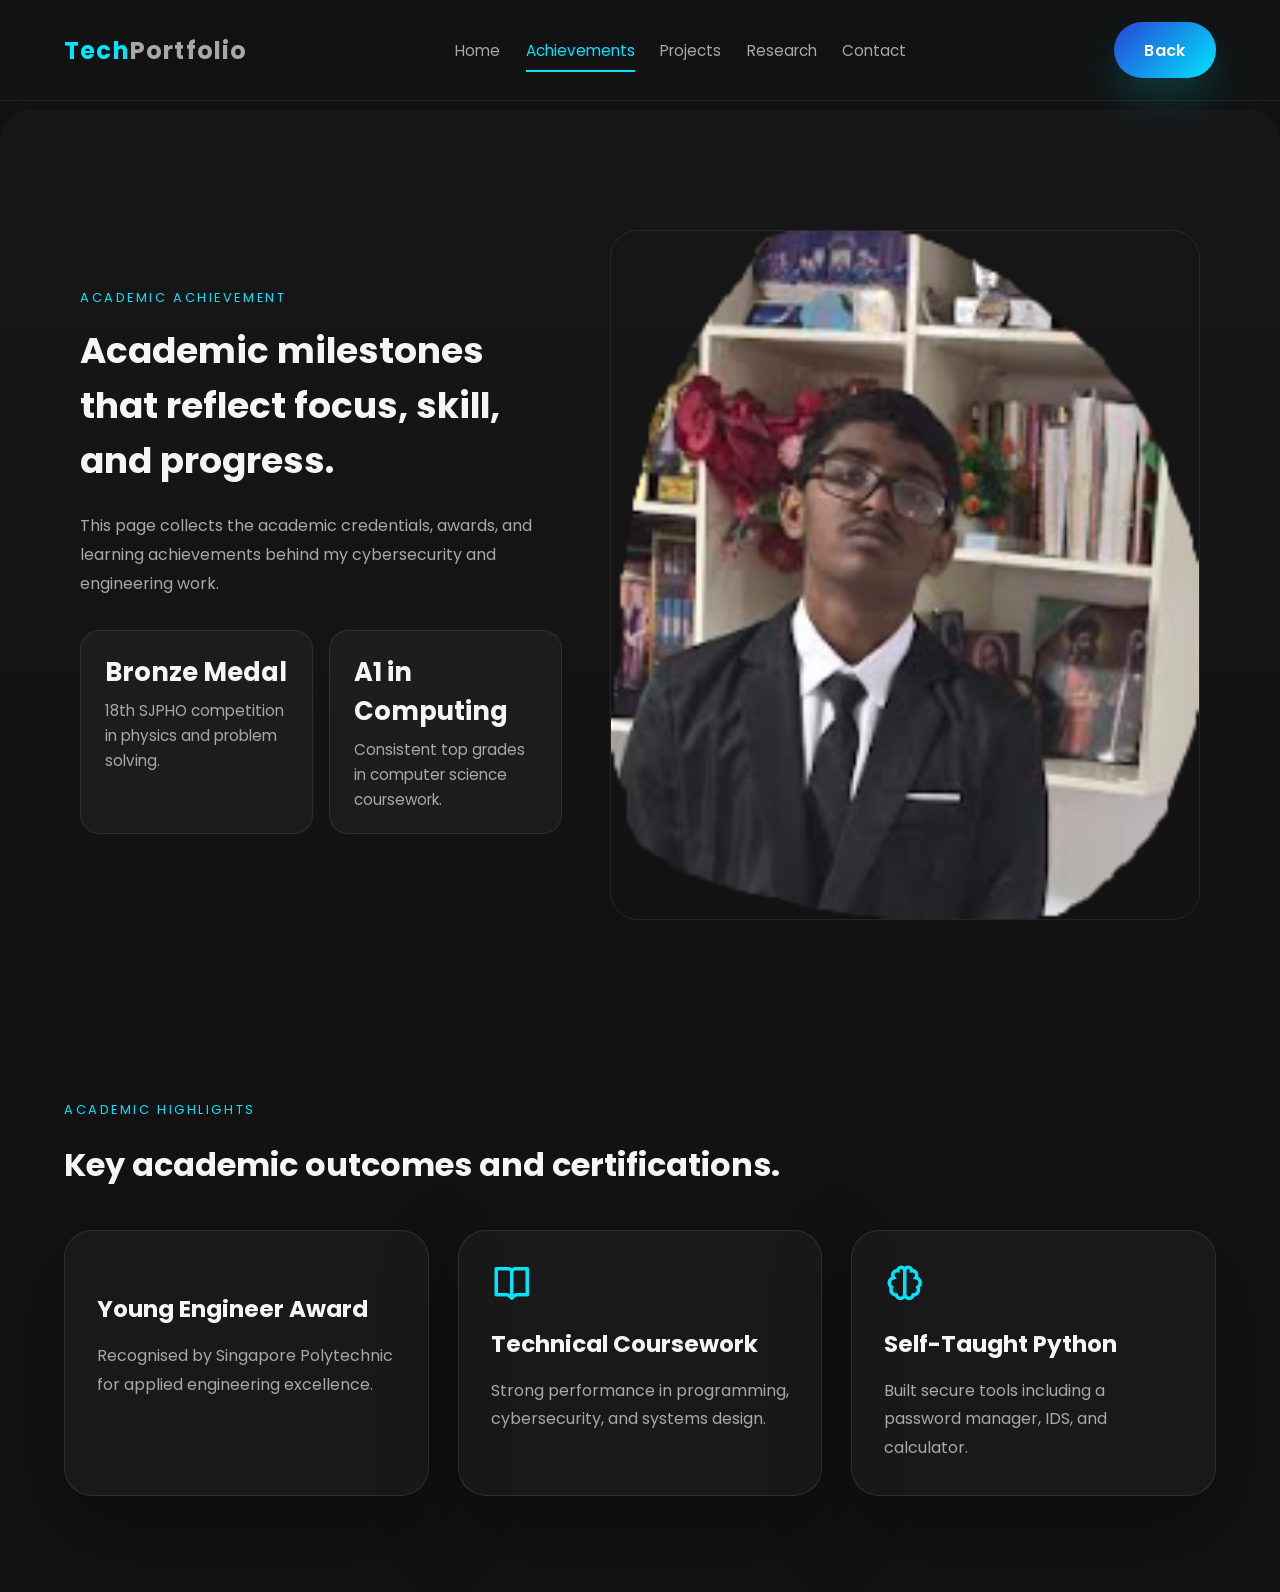
==== academic.html @ d8971be1 "Deploy: personal portfolio website (update GitHub link, Formspree, UI)" ====
<!-- Academic Achievement -->
<!DOCTYPE html>
<html lang="en">
  <head>
    <meta charset="UTF-8" />
    <meta name="viewport" content="width=device-width, initial-scale=1.0" />
    <title>Academic Achievement | Portfolio</title>
    <link rel="preconnect" href="https://fonts.googleapis.com" />
    <link rel="preconnect" href="https://fonts.gstatic.com" crossorigin />
    <link
      href="https://fonts.googleapis.com/css2?family=Poppins:wght@300;400;500;600;700;800&display=swap"
      rel="stylesheet"
    />
    <link
      href="https://unpkg.com/boxicons@2.1.4/css/boxicons.min.css"
      rel="stylesheet"
    />
    <link rel="stylesheet" href="style.css" />
  </head>
  <body>
    <header class="header">
      <a href="index.html" class="logo"><span>Tech</span>Portfolio</a>
      <nav class="navbar">
        <a href="index.html#home">Home</a>
        <a href="index.html#achievements" class="active">Achievements</a>
        <a href="index.html#projects">Projects</a>
        <a href="index.html#research">Research</a>
        <a href="index.html#contact">Contact</a>
      </nav>
      <a href="index.html" class="btn nav-btn">Back</a>
      <i class="bx bx-menu" id="menu-icon"></i>
    </header>

    <main>
      <section class="about" style="padding-top: 120px;">
        <div class="about-content">
          <span class="section-label">Academic Achievement</span>
          <h2>Academic milestones that reflect focus, skill, and progress.</h2>
          <p>
            This page collects the academic credentials, awards, and learning
            achievements behind my cybersecurity and engineering work.
          </p>
          <div class="about-highlights">
            <div>
              <strong>Bronze Medal</strong>
              <span>18th SJPHO competition in physics and problem solving.</span>
            </div>
            <div>
              <strong>A1 in Computing</strong>
              <span>Consistent top grades in computer science coursework.</span>
            </div>
          </div>
        </div>
        <div class="about-image">
          <img src="image.png" alt="Academic achievement screenshot" />
        </div>
      </section>

      <section class="projects" style="padding-bottom: 6rem;">
        <div class="section-header">
          <span class="section-label">Academic Highlights</span>
          <h2>Key academic outcomes and certifications.</h2>
        </div>
        <div class="grid-container">
          <article class="card">
            <i class="bx bx-certificate"></i>
            <h3>Young Engineer Award</h3>
            <p>
              Recognised by Singapore Polytechnic for applied engineering excellence.
            </p>
          </article>
          <article class="card">
            <i class="bx bx-book-open"></i>
            <h3>Technical Coursework</h3>
            <p>
              Strong performance in programming, cybersecurity, and systems design.
            </p>
          </article>
          <article class="card">
            <i class="bx bx-brain"></i>
            <h3>Self-Taught Python</h3>
            <p>
              Built secure tools including a password manager, IDS, and calculator.
            </p>
          </article>
        </div>
      </section>
    </main>

    <script src="script.js"></script>
  </body>
</html>
---- style.css ----
:root {
  --bg-color: #121212;
  --surface: #18181f;
  --surface-soft: #1f1f28;
  --text-color: #A8A8A8;
  --text-strong: #F5F5F5;
  --accent-cyan: #00E5FF;
  --accent-blue: #2845D6;
  --border: rgba(255, 255, 255, 0.1);
  --shadow: 0 30px 80px rgba(0, 0, 0, 0.35);
}
* {
  margin: 0;
  padding: 0;
  box-sizing: border-box;
}
html {
  scroll-behavior: smooth;
}
body {
  font-family: 'Poppins', sans-serif;
  background: var(--bg-color);
  color: var(--text-color);
  overflow-x: hidden;
}
img {
  max-width: 100%;
  display: block;
}
a {
  color: inherit;
  text-decoration: none;
}
button,
input,
textarea {
  font-family: inherit;
}
.header {
  position: fixed;
  inset: 0 0 auto;
  z-index: 100;
  width: 100%;
  padding: 1.4rem 5%;
  display: flex;
  align-items: center;
  justify-content: space-between;
  gap: 1rem;
  background: rgba(18, 18, 18, 0.78);
  backdrop-filter: blur(16px);
  border-bottom: 1px solid rgba(255, 255, 255, 0.06);
}
.logo {
  font-size: 1.5rem;
  font-weight: 700;
  letter-spacing: 0.05em;
}
.logo span {
  color: var(--accent-cyan);
}
.navbar {
  display: flex;
  align-items: center;
  gap: 1.6rem;
}
.navbar a {
  color: var(--text-color);
  font-size: 0.95rem;
  transition: color 0.25s ease;
  position: relative;
}
.navbar a::after {
  content: '';
  position: absolute;
  bottom: -10px;
  left: 0;
  width: 0;
  height: 2px;
  background: var(--accent-cyan);
  transition: width 0.25s ease;
}
.navbar a:hover,
.navbar a.active {
  color: var(--accent-cyan);
}
.navbar a:hover::after,
.navbar a.active::after {
  width: 100%;
}
#menu-icon {
  display: none;
  font-size: 1.9rem;
  cursor: pointer;
  color: var(--text-strong);
}
.btn,
.btn-small {
  display: inline-flex;
  align-items: center;
  justify-content: center;
  border-radius: 999px;
  padding: 0.95rem 1.9rem;
  font-weight: 600;
  letter-spacing: 0.02em;
  transition: transform 0.25s ease, box-shadow 0.25s ease, background 0.25s ease;
  border: none;
  cursor: pointer;
}
.btn {
  background: linear-gradient(135deg, var(--accent-blue), var(--accent-cyan));
  color: #fff;
  box-shadow: 0 20px 40px rgba(0, 229, 255, 0.18);
}
.btn:hover {
  transform: translateY(-2px);
  box-shadow: 0 28px 55px rgba(0, 229, 255, 0.28);
}
.btn-outline {
  background: transparent;
  border: 1px solid rgba(0, 229, 255, 0.35);
  color: var(--accent-cyan);
}
.btn-outline:hover {
  background: rgba(0, 229, 255, 0.08);
}
.btn-small {
  background: rgba(255, 255, 255, 0.08);
  color: var(--text-strong);
  padding: 0.8rem 1.4rem;
}
.btn-small:hover {
  background: rgba(0, 229, 255, 0.16);
}
main {
  padding-top: 110px;
}
section {
  padding: 6rem 5%;
}
.section-label {
  display: inline-block;
  margin-bottom: 1rem;
  color: var(--accent-cyan);
  text-transform: uppercase;
  letter-spacing: 0.2em;
  font-size: 0.8rem;
}
.section-header h2,
.home-content h1,
.about-content h2 {
  color: var(--text-strong);
}
.section-header h2 {
  font-size: clamp(2rem, 2.5vw, 2.8rem);
  line-height: 1.05;
  margin-top: 0.8rem;
  max-width: 750px;
}
.home {
  display: grid;
  grid-template-columns: 1.1fr 0.9fr;
  align-items: center;
  gap: 3rem;
  min-height: calc(100vh - 110px);
}
.home-content h1 {
  font-size: clamp(2.8rem, 5vw, 4.2rem);
  line-height: 1.05;
  margin: 1rem 0 1.5rem;
}
.gradient-text {
  background: linear-gradient(90deg, var(--accent-blue), var(--accent-cyan));
  background-clip: text;
  -webkit-background-clip: text;
  -webkit-text-fill-color: transparent;
}
.home-content p {
  max-width: 620px;
  line-height: 1.8;
  margin-bottom: 2rem;
  color: var(--text-color);
}
.home-actions {
  display: flex;
  flex-wrap: wrap;
  gap: 1rem;
  margin-bottom: 2.5rem;
}
.social-icons {
  display: flex;
  flex-wrap: wrap;
  gap: 1rem;
}
.social-icons a {
  width: 3rem;
  height: 3rem;
  display: inline-flex;
  align-items: center;
  justify-content: center;
  border-radius: 50%;
  border: 1px solid rgba(0, 229, 255, 0.25);
  color: var(--accent-cyan);
  transition: transform 0.25s ease, background 0.25s ease, color 0.25s ease;
}
.social-icons a:hover {
  transform: translateY(-5px);
  background: var(--accent-cyan);
  color: var(--bg-color);
}
.home-image {
  position: relative;
  display: flex;
  justify-content: center;
  align-items: center;
}
.profile-ring {
  position: absolute;
  width: 360px;
  height: 360px;
  border-radius: 50%;
  background: radial-gradient(circle, rgba(0,229,255,0.18) 0%, transparent 62%);
  filter: blur(30px);
}
.home-image img {
  width: 320px;
  height: 320px;
  object-fit: cover;
  border-radius: 50%;
  border: 3px solid rgba(255, 255, 255, 0.08);
  box-shadow: 0 20px 80px rgba(0, 229, 255, 0.15);
  transition: transform 0.35s ease, box-shadow 0.35s ease;
  position: relative;
}
.home-image img:hover {
  transform: scale(1.02);
  box-shadow: 0 25px 90px rgba(0, 229, 255, 0.26);
}
.about {
  display: grid;
  grid-template-columns: 0.9fr 1.1fr;
  gap: 3rem;
  align-items: center;
  background: linear-gradient(180deg, rgba(255,255,255,0.02), transparent);
  border-radius: 32px;
  padding: 5rem;
}
.about-image img {
  width: 100%;
  border-radius: 28px;
  border: 1px solid rgba(255, 255, 255, 0.08);
}
.about-content h2 {
  font-size: clamp(2rem, 2.8vw, 3.2rem);
  margin-bottom: 1.5rem;
}
.about-content p {
  line-height: 1.8;
  margin-bottom: 2rem;
}
.about-highlights {
  display: grid;
  grid-template-columns: repeat(2, minmax(0, 1fr));
  gap: 1rem;
  margin-bottom: 2rem;
}
.about-highlights div {
  padding: 1.35rem 1.5rem;
  border-radius: 1.2rem;
  background: rgba(255, 255, 255, 0.04);
  border: 1px solid rgba(255, 255, 255, 0.08);
}
.about-highlights strong {
  display: block;
  font-size: 1.6rem;
  color: var(--text-strong);
  margin-bottom: 0.35rem;
}
.about-highlights span {
  font-size: 0.95rem;
  color: var(--text-color);
}
.grid-container {
  display: grid;
  grid-template-columns: repeat(auto-fit, minmax(280px, 1fr));
  gap: 1.8rem;
  margin-top: 3rem;
}
.card,
.project-card {
  background: rgba(255, 255, 255, 0.03);
  border: 1px solid var(--border);
  border-radius: 28px;
  padding: 2rem;
  box-shadow: var(--shadow);
  transition: transform 0.3s ease, border-color 0.3s ease, background 0.3s ease;
}
.card:hover,
.project-card:hover {
  transform: translateY(-10px);
  border-color: rgba(0, 229, 255, 0.3);
  background: rgba(0, 229, 255, 0.04);
}
.card i {
  font-size: 2.6rem;
  color: var(--accent-cyan);
  margin-bottom: 1.4rem;
}
.card h3,
.project-info h3 {
  font-size: 1.45rem;
  margin-bottom: 1rem;
  color: var(--text-strong);
}
.card p,
.project-info p {
  line-height: 1.8;
  color: var(--text-color);
}
.view-more {
  display: inline-flex;
  margin-top: 1.6rem;
  color: var(--accent-cyan);
  font-weight: 600;
}
.project-card {
  overflow: hidden;
  display: grid;
  grid-template-columns: 140px 1fr;
  gap: 1.5rem;
  align-items: center;
}
.project-card img {
  width: 100%;
  height: 170px;
  object-fit: cover;
  border-radius: 22px;
}
.project-info {
  display: flex;
  flex-direction: column;
  gap: 1rem;
}
.research-card {
  grid-template-columns: auto 1fr;
}
.research-icon {
  width: 90px;
  height: 90px;
  border-radius: 24px;
  background: rgba(0, 229, 255, 0.12);
  display: grid;
  place-items: center;
  color: var(--accent-cyan);
  font-size: 2rem;
}
.contact-grid {
  display: grid;
  grid-template-columns: 1fr 1.1fr;
  gap: 2rem;
  align-items: start;
}
.contact-text {
  display: flex;
  flex-direction: column;
  gap: 1.5rem;
  padding: 2.5rem;
  border-radius: 28px;
  background: rgba(255, 255, 255, 0.03);
  border: 1px solid var(--border);
}
.contact-text p {
  line-height: 1.8;
}
.contact-details {
  display: grid;
  gap: 1rem;
}
.contact-details strong {
  display: block;
  color: var(--text-strong);
  margin-bottom: 0.25rem;
}
.contact-details span {
  color: var(--text-color);
}
.contact-form {
  display: grid;
  gap: 1.25rem;
  background: rgba(255, 255, 255, 0.03);
  border-radius: 28px;
  padding: 2.5rem;
  border: 1px solid var(--border);
}
.input-row {
  display: grid;
  grid-template-columns: repeat(2, minmax(0, 1fr));
  gap: 1rem;
}
.contact-form input,
.contact-form textarea {
  width: 100%;
  padding: 1rem 1.2rem;
  border-radius: 18px;
  border: 1px solid rgba(255, 255, 255, 0.1);
  background: rgba(255, 255, 255, 0.04);
  color: var(--text-strong);
  outline: none;
}
.contact-form input:focus,
.contact-form textarea:focus {
  border-color: var(--accent-cyan);
}
.contact-form textarea {
  resize: vertical;
}
.footer {
  padding: 2rem 5% 3rem;
  display: flex;
  justify-content: space-between;
  align-items: center;
  gap: 1rem;
  color: var(--text-color);
  border-top: 1px solid rgba(255, 255, 255, 0.06);
}
.footer-links {
  display: flex;
  gap: 1.25rem;
  flex-wrap: wrap;
}
.footer-links a {
  color: var(--text-color);
  transition: color 0.25s ease;
}
.footer-links a:hover {
  color: var(--accent-cyan);
}
@media (max-width: 1024px) {
  .header {
    padding: 1.2rem 4%;
  }
  .about,
  .contact-grid {
    grid-template-columns: 1fr;
  }
  .about {
    padding: 3rem;
  }
}
@media (max-width: 820px) {
  section {
    padding: 4rem 4%;
  }
  .home {
    grid-template-columns: 1fr;
    text-align: center;
  }
  .home-image {
    margin-top: 3rem;
  }
  .home-content h1 {
    font-size: 3rem;
  }
  .navbar {
    position: absolute;
    top: 100%;
    left: 0;
    right: 0;
    background: rgba(18, 18, 18, 0.96);
    flex-direction: column;
    align-items: flex-start;
    padding: 1.4rem 5%;
    gap: 1rem;
    transform: translateY(-10px);
    opacity: 0;
    visibility: hidden;
    transition: opacity 0.25s ease, transform 0.25s ease, visibility 0.25s ease;
  }
  .navbar.active {
    transform: translateY(0);
    opacity: 1;
    visibility: visible;
  }
  #menu-icon {
    display: block;
  }
  .nav-btn {
    display: none;
  }
  .contact-grid {
    gap: 2rem;
  }
  .input-row {
    grid-template-columns: 1fr;
  }
}
@media (max-width: 520px) {
  .header {
    padding: 1rem 3.5%;
  }
  .home-content h1 {
    font-size: 2.5rem;
  }
  .section-header h2 {
    font-size: 2rem;
  }
  .profile-ring {
    width: 280px;
    height: 280px;
  }
}

/* Page transition */
body {
  transition: opacity 0.45s ease, transform 0.45s ease;
}
.fade-out {
  opacity: 0;
  pointer-events: none;
}

/* Thank-you modal */
.modal-overlay {
  position: fixed;
  inset: 0;
  display: grid;
  place-items: center;
  background: rgba(0, 0, 0, 0.6);
  z-index: 1200;
}
.modal {
  width: min(520px, 92%);
  background: var(--surface);
  border-radius: 12px;
  padding: 1.6rem;
  box-shadow: 0 20px 60px rgba(0,0,0,0.6);
  color: var(--text-strong);
  transform: translateY(-6px) scale(0.98);
  opacity: 0;
  transition: transform 0.28s ease, opacity 0.28s ease;
}
.modal.show {
  transform: translateY(0) scale(1);
  opacity: 1;
}
.modal h3 {
  margin-top: 0;
  margin-bottom: 0.6rem;
}
.modal p {
  color: var(--text-color);
  margin-bottom: 1rem;
}
.modal-close {
  position: absolute;
  right: 1.25rem;
  top: 1rem;
  background: transparent;
  border: none;
  color: var(--text-strong);
  font-size: 1.5rem;
  cursor: pointer;
}
.modal .btn.modal-ok {
  display: inline-block;
}
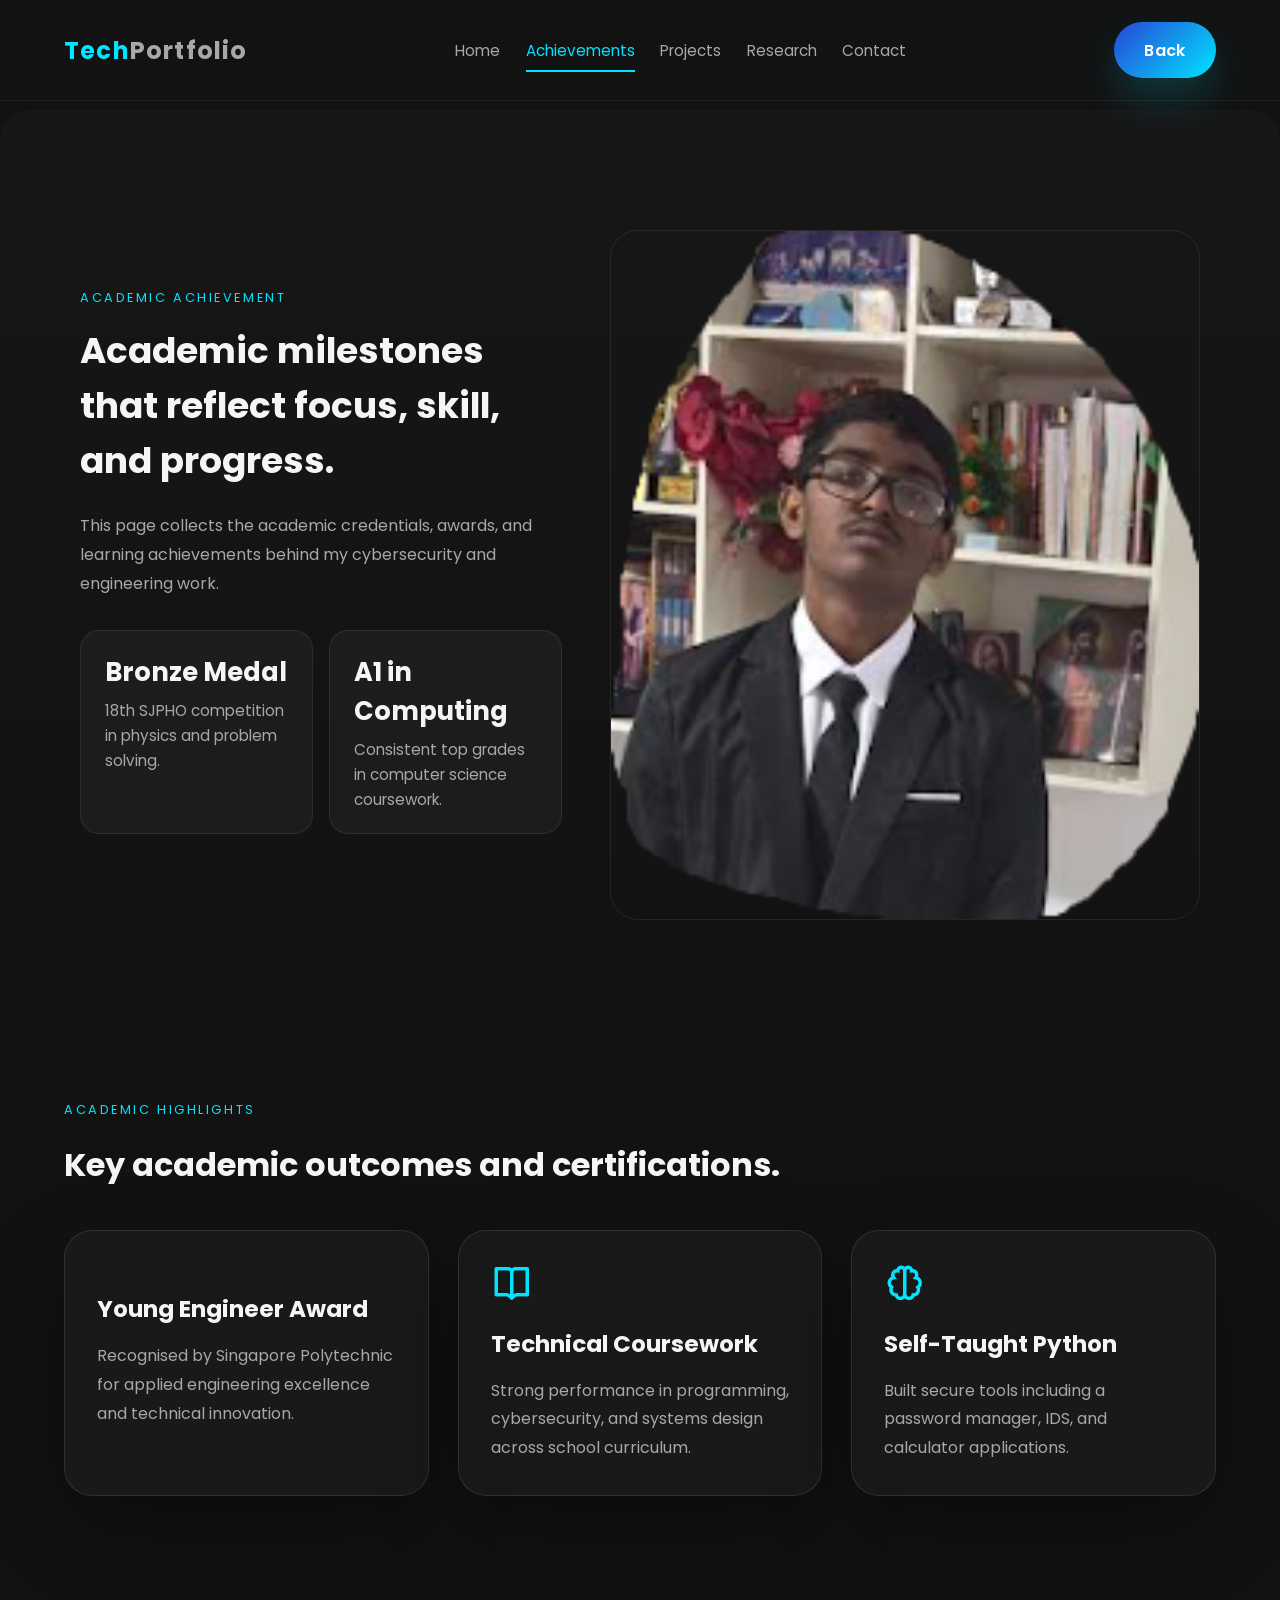
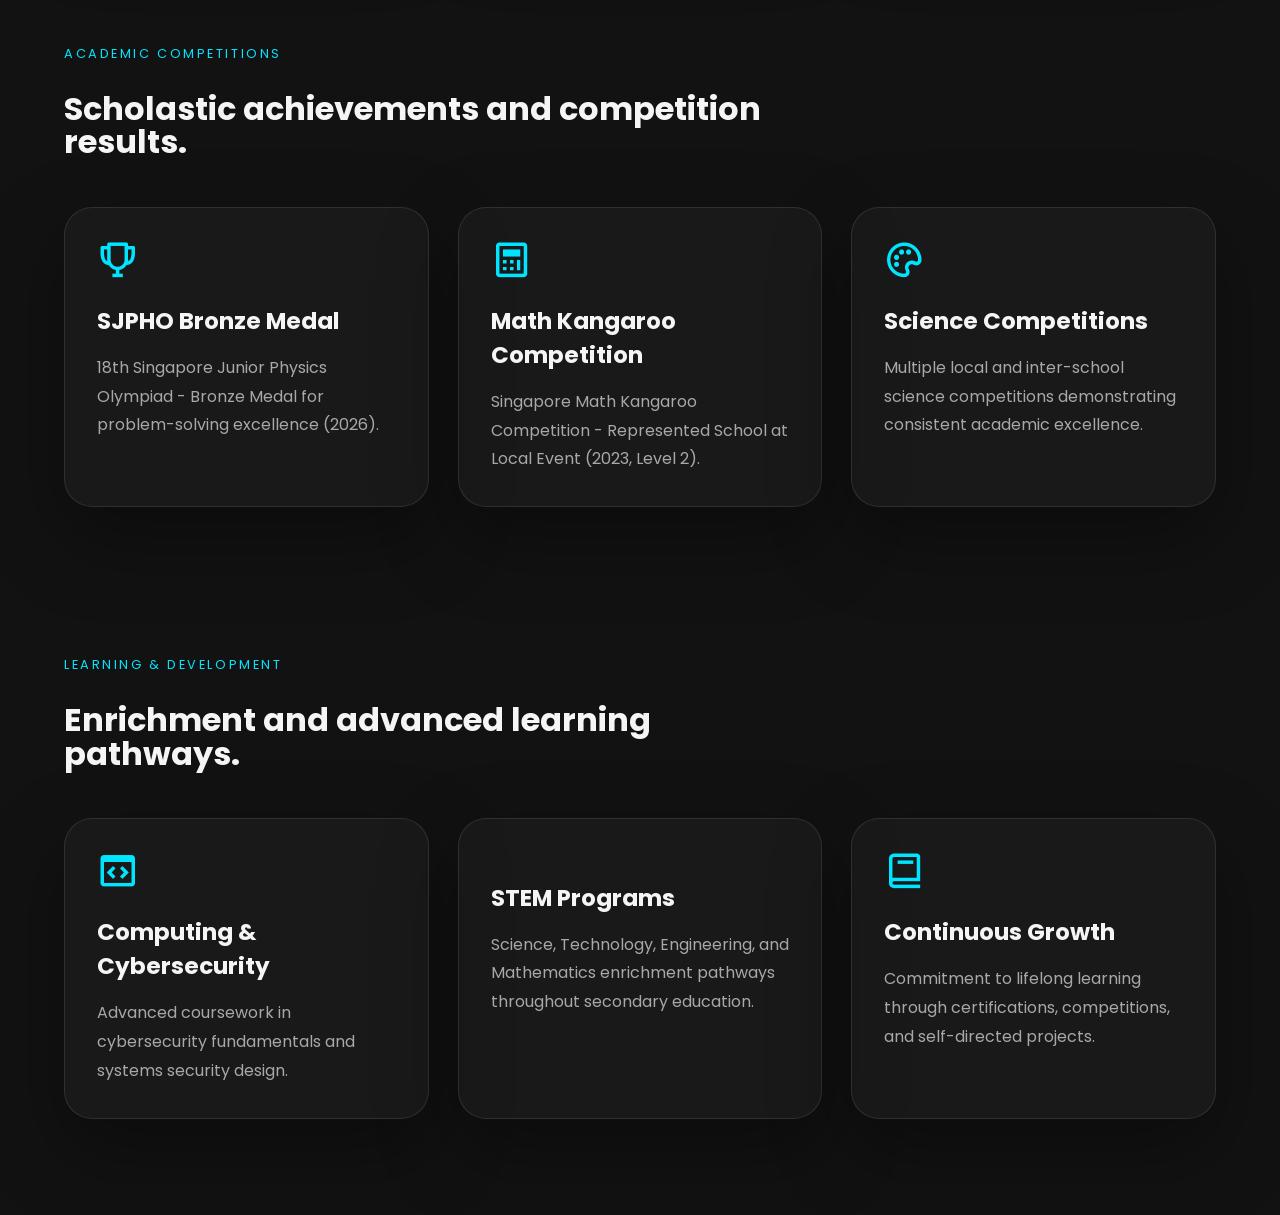
==== commit fdd78079: "Update portfolio pages and fix responsive card wrapping" ====
--- a/academic.html
+++ b/academic.html
@@ -56,7 +56,7 @@
         </div>
       </section>
 
-      <section class="projects" style="padding-bottom: 6rem;">
+      <section class="projects" style="padding-bottom: 3rem;">
         <div class="section-header">
           <span class="section-label">Academic Highlights</span>
           <h2>Key academic outcomes and certifications.</h2>
@@ -66,21 +66,81 @@
             <i class="bx bx-certificate"></i>
             <h3>Young Engineer Award</h3>
             <p>
-              Recognised by Singapore Polytechnic for applied engineering excellence.
+              Recognised by Singapore Polytechnic for applied engineering excellence and technical innovation.
             </p>
           </article>
           <article class="card">
             <i class="bx bx-book-open"></i>
             <h3>Technical Coursework</h3>
             <p>
-              Strong performance in programming, cybersecurity, and systems design.
+              Strong performance in programming, cybersecurity, and systems design across school curriculum.
             </p>
           </article>
           <article class="card">
             <i class="bx bx-brain"></i>
             <h3>Self-Taught Python</h3>
             <p>
-              Built secure tools including a password manager, IDS, and calculator.
+              Built secure tools including a password manager, IDS, and calculator applications.
+            </p>
+          </article>
+        </div>
+      </section>
+
+      <section class="projects" style="padding-bottom: 3rem;">
+        <div class="section-header">
+          <span class="section-label">Academic Competitions</span>
+          <h2>Scholastic achievements and competition results.</h2>
+        </div>
+        <div class="grid-container">
+          <article class="card">
+            <i class="bx bx-trophy"></i>
+            <h3>SJPHO Bronze Medal</h3>
+            <p>
+              18th Singapore Junior Physics Olympiad - Bronze Medal for problem-solving excellence (2026).
+            </p>
+          </article>
+          <article class="card">
+            <i class="bx bx-calculator"></i>
+            <h3>Math Kangaroo Competition</h3>
+            <p>
+              Singapore Math Kangaroo Competition - Represented School at Local Event (2023, Level 2).
+            </p>
+          </article>
+          <article class="card">
+            <i class="bx bx-palette"></i>
+            <h3>Science Competitions</h3>
+            <p>
+              Multiple local and inter-school science competitions demonstrating consistent academic excellence.
+            </p>
+          </article>
+        </div>
+      </section>
+
+      <section class="projects" style="padding-bottom: 6rem;">
+        <div class="section-header">
+          <span class="section-label">Learning & Development</span>
+          <h2>Enrichment and advanced learning pathways.</h2>
+        </div>
+        <div class="grid-container">
+          <article class="card">
+            <i class="bx bx-code-block"></i>
+            <h3>Computing & Cybersecurity</h3>
+            <p>
+              Advanced coursework in cybersecurity fundamentals and systems security design.
+            </p>
+          </article>
+          <article class="card">
+            <i class="bx bx-beaker"></i>
+            <h3>STEM Programs</h3>
+            <p>
+              Science, Technology, Engineering, and Mathematics enrichment pathways throughout secondary education.
+            </p>
+          </article>
+          <article class="card">
+            <i class="bx bx-book"></i>
+            <h3>Continuous Growth</h3>
+            <p>
+              Commitment to lifelong learning through certifications, competitions, and self-directed projects.
             </p>
           </article>
         </div>
--- a/style.css
+++ b/style.css
@@ -136,6 +136,7 @@
 }
 section {
   padding: 6rem 5%;
+  scroll-margin-top: 140px;
 }
 .section-label {
   display: inline-block;
@@ -322,8 +323,32 @@
   color: var(--accent-cyan);
   font-weight: 600;
 }
+.card,
+.project-card,
+.research-card,
+.project-info {
+  min-width: 0;
+}
+.card p,
+.project-info p {
+  overflow-wrap: anywhere;
+  word-wrap: break-word;
+  word-break: normal;
+}
+.card h3,
+.project-info h3 {
+  overflow-wrap: break-word;
+  word-wrap: break-word;
+  word-break: normal;
+}
+.card,
+.project-card,
+.research-card {
+  height: auto;
+  min-height: 0;
+}
 .project-card {
-  overflow: hidden;
+  overflow: visible;
   display: grid;
   grid-template-columns: 140px 1fr;
   gap: 1.5rem;
@@ -332,6 +357,7 @@
 .project-card img {
   width: 100%;
   height: 170px;
+  min-height: 170px;
   object-fit: cover;
   border-radius: 22px;
 }
@@ -484,13 +510,37 @@
     display: block;
   }
   .nav-btn {
-    display: none;
+    display: inline-flex;
+    width: auto;
+    padding: 0.8rem 1.4rem;
+  }
+  .header {
+    flex-wrap: wrap;
+    align-items: center;
+    gap: 1rem;
+  }
+  .project-card {
+    grid-template-columns: 1fr;
+  }
+  .project-card img {
+    height: auto;
+    min-height: 170px;
   }
   .contact-grid {
     gap: 2rem;
   }
   .input-row {
     grid-template-columns: 1fr;
+  }
+}
+@media (max-width: 1024px) and (min-width: 821px) {
+  .project-card {
+    grid-template-columns: 120px 1fr;
+    gap: 1rem;
+  }
+  .project-card img {
+    height: 140px;
+    min-height: auto;
   }
 }
 @media (max-width: 520px) {
@@ -562,4 +612,37 @@
 }
 .modal .btn.modal-ok {
   display: inline-block;
+}
+
+/* Badge styling for Credly embeds */
+.badge-list {
+  display: flex;
+  flex-direction: column;
+  gap: 0.8rem;
+}
+.badge-item {
+  display: flex;
+  align-items: center;
+  gap: 0.8rem;
+}
+.badge-img {
+  width: 64px;
+  height: 64px;
+  object-fit: cover;
+  border-radius: 8px;
+  border: 1px solid rgba(255,255,255,0.06);
+  box-shadow: 0 8px 18px rgba(0,0,0,0.35);
+}
+.badge-meta a {
+  color: var(--text-strong);
+  font-weight: 600;
+}
+.badge-meta .btn-small {
+  margin-top: 0.4rem;
+  padding: 0.45rem 0.8rem;
+}
+
+@media (max-width: 820px) {
+  .badge-list { flex-direction: column; }
+  .badge-img { width: 56px; height: 56px; }
 }
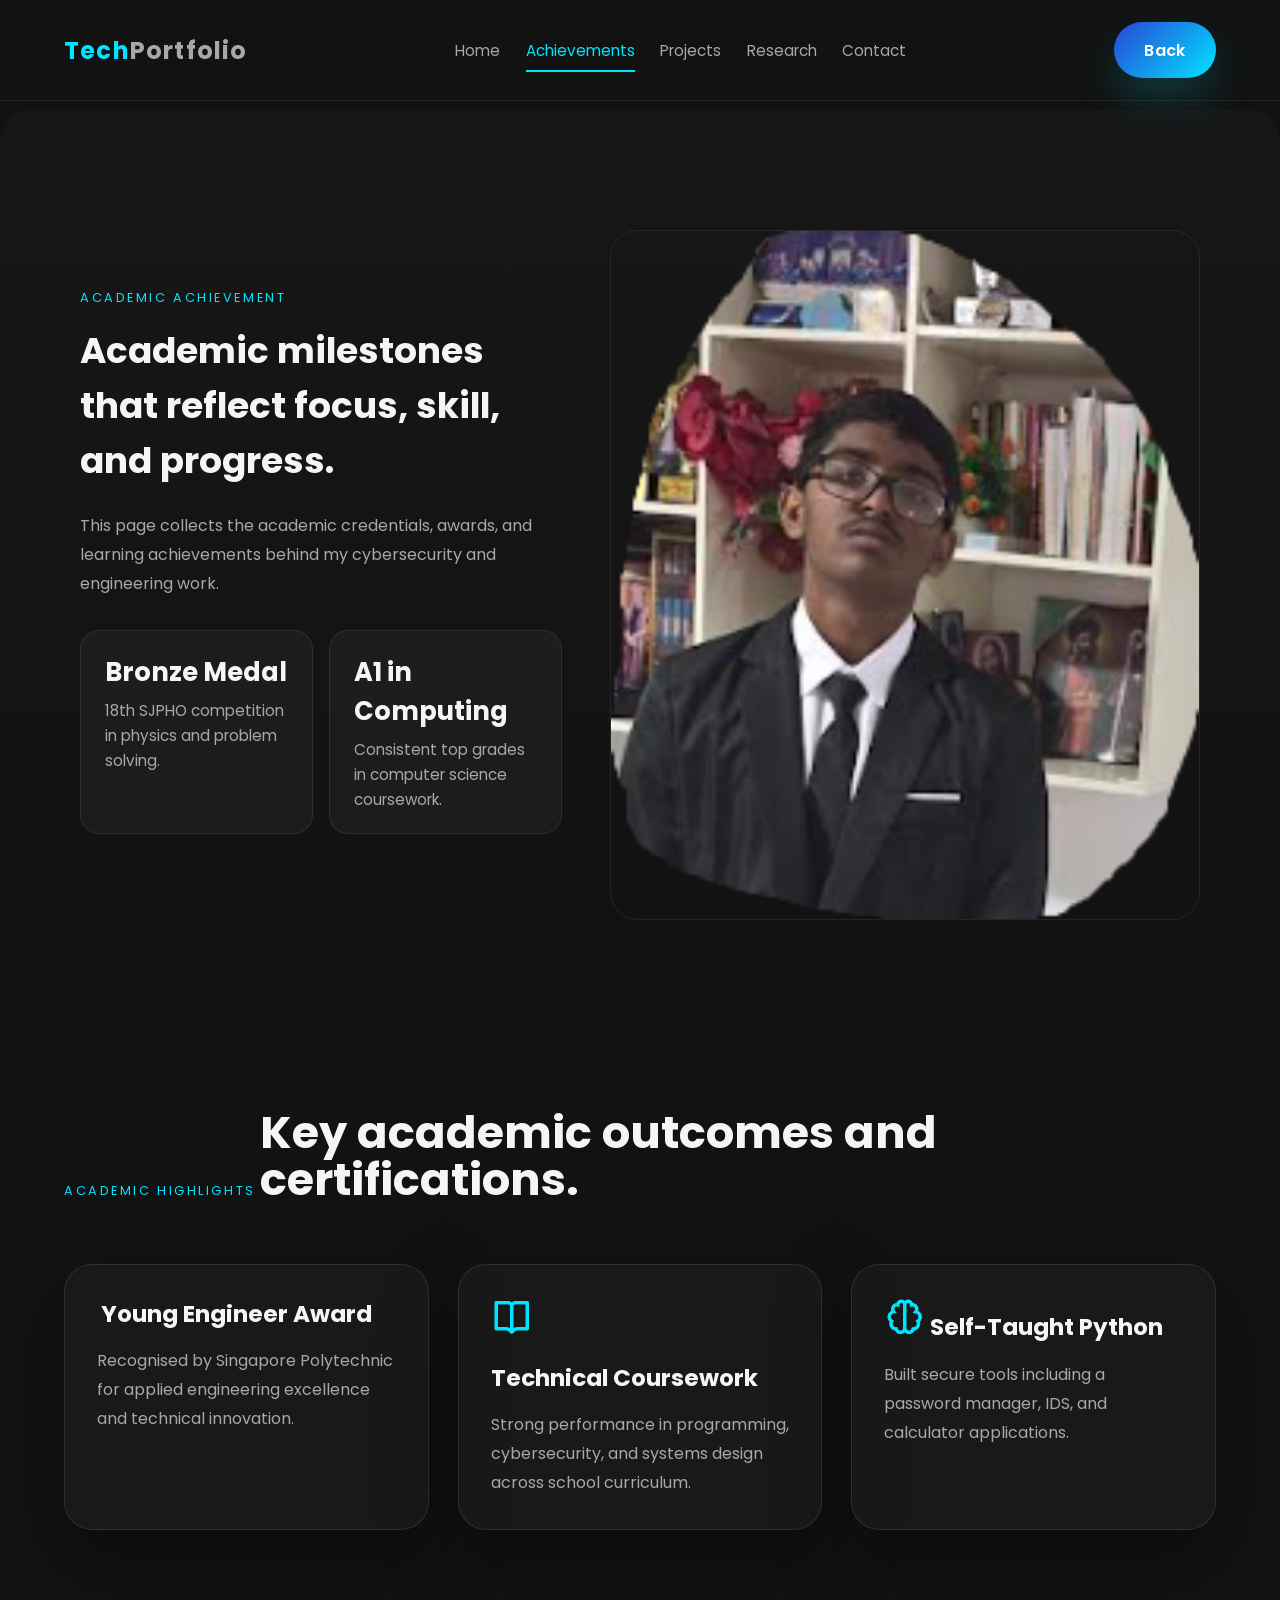
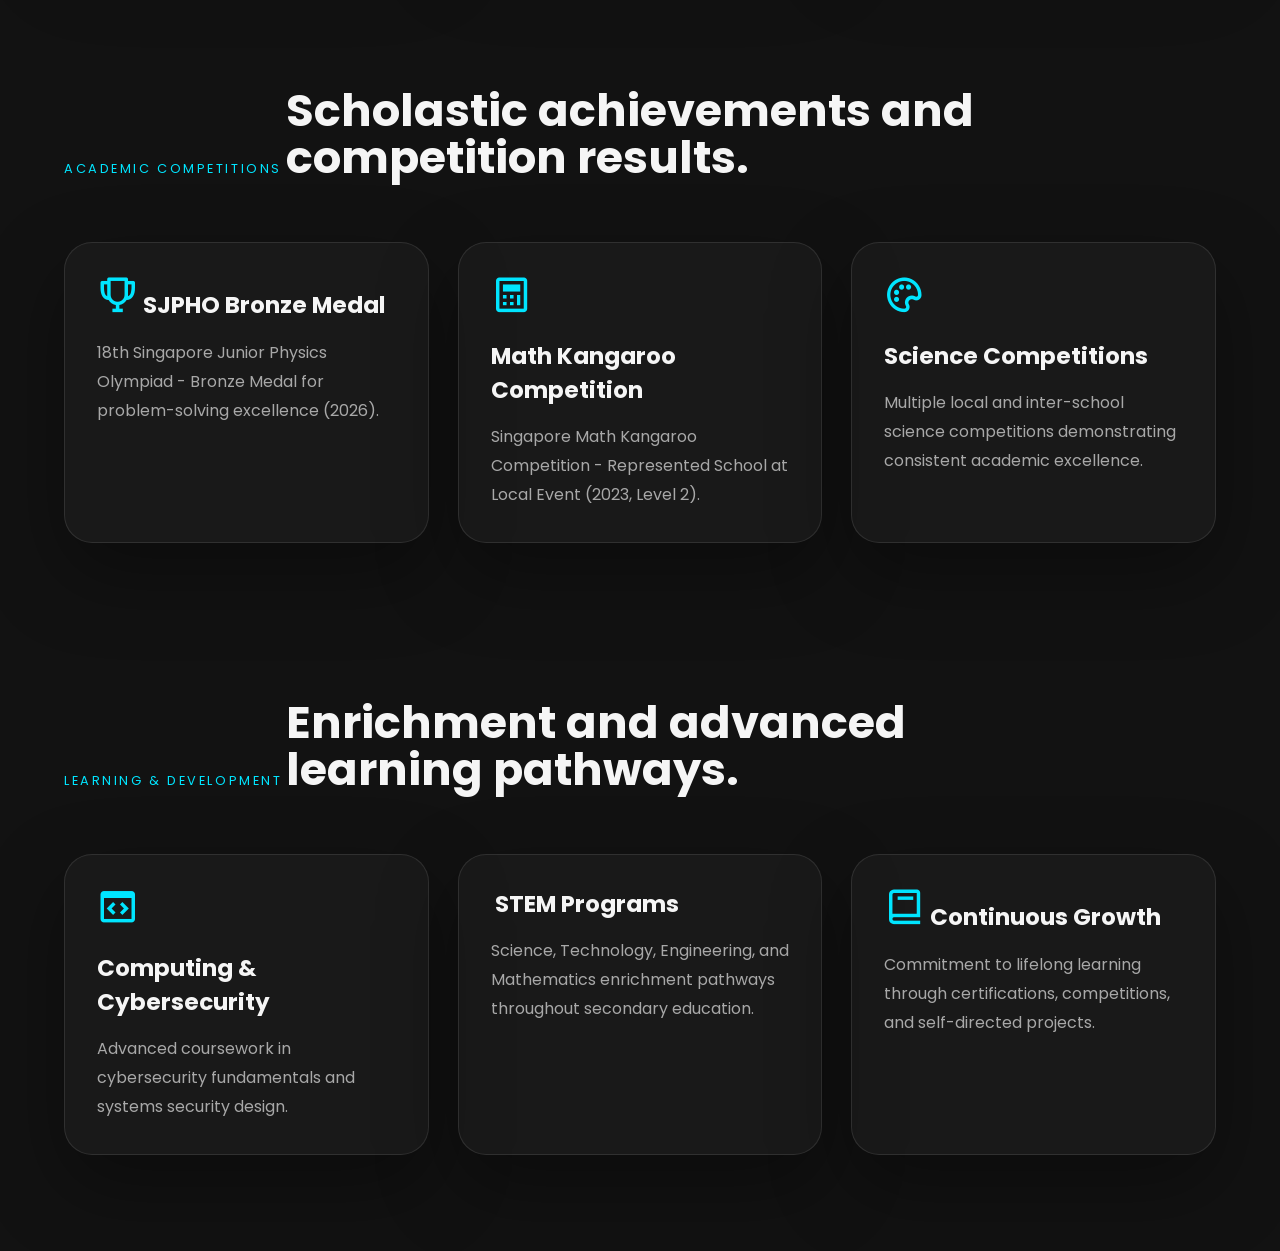
==== commit 2af3a928: "Add reveal class for animation effects in academic section" ====
--- a/academic.html
+++ b/academic.html
@@ -33,9 +33,9 @@
 
     <main>
       <section class="about" style="padding-top: 120px;">
-        <div class="about-content">
+        <div class="about-content reveal">
           <span class="section-label">Academic Achievement</span>
-          <h2>Academic milestones that reflect focus, skill, and progress.</h2>
+          <h2 class="glitch-hover">Academic milestones that reflect focus, skill, and progress.</h2>
           <p>
             This page collects the academic credentials, awards, and learning
             achievements behind my cybersecurity and engineering work.
@@ -51,34 +51,34 @@
             </div>
           </div>
         </div>
-        <div class="about-image">
+        <div class="about-image reveal">
           <img src="image.png" alt="Academic achievement screenshot" />
         </div>
       </section>
 
       <section class="projects" style="padding-bottom: 3rem;">
-        <div class="section-header">
+        <div class="section-header reveal">
           <span class="section-label">Academic Highlights</span>
-          <h2>Key academic outcomes and certifications.</h2>
+          <h2 class="glitch-hover">Key academic outcomes and certifications.</h2>
         </div>
         <div class="grid-container">
-          <article class="card">
+          <article class="card reveal">
             <i class="bx bx-certificate"></i>
-            <h3>Young Engineer Award</h3>
+            <h3 class="glitch-hover">Young Engineer Award</h3>
             <p>
               Recognised by Singapore Polytechnic for applied engineering excellence and technical innovation.
             </p>
           </article>
-          <article class="card">
+          <article class="card reveal">
             <i class="bx bx-book-open"></i>
-            <h3>Technical Coursework</h3>
+            <h3 class="glitch-hover">Technical Coursework</h3>
             <p>
               Strong performance in programming, cybersecurity, and systems design across school curriculum.
             </p>
           </article>
-          <article class="card">
+          <article class="card reveal">
             <i class="bx bx-brain"></i>
-            <h3>Self-Taught Python</h3>
+            <h3 class="glitch-hover">Self-Taught Python</h3>
             <p>
               Built secure tools including a password manager, IDS, and calculator applications.
             </p>
@@ -87,28 +87,28 @@
       </section>
 
       <section class="projects" style="padding-bottom: 3rem;">
-        <div class="section-header">
+        <div class="section-header reveal">
           <span class="section-label">Academic Competitions</span>
-          <h2>Scholastic achievements and competition results.</h2>
+          <h2 class="glitch-hover">Scholastic achievements and competition results.</h2>
         </div>
         <div class="grid-container">
-          <article class="card">
+          <article class="card reveal">
             <i class="bx bx-trophy"></i>
-            <h3>SJPHO Bronze Medal</h3>
+            <h3 class="glitch-hover">SJPHO Bronze Medal</h3>
             <p>
               18th Singapore Junior Physics Olympiad - Bronze Medal for problem-solving excellence (2026).
             </p>
           </article>
-          <article class="card">
+          <article class="card reveal">
             <i class="bx bx-calculator"></i>
-            <h3>Math Kangaroo Competition</h3>
+            <h3 class="glitch-hover">Math Kangaroo Competition</h3>
             <p>
               Singapore Math Kangaroo Competition - Represented School at Local Event (2023, Level 2).
             </p>
           </article>
-          <article class="card">
+          <article class="card reveal">
             <i class="bx bx-palette"></i>
-            <h3>Science Competitions</h3>
+            <h3 class="glitch-hover">Science Competitions</h3>
             <p>
               Multiple local and inter-school science competitions demonstrating consistent academic excellence.
             </p>
@@ -117,28 +117,28 @@
       </section>
 
       <section class="projects" style="padding-bottom: 6rem;">
-        <div class="section-header">
+        <div class="section-header reveal">
           <span class="section-label">Learning & Development</span>
-          <h2>Enrichment and advanced learning pathways.</h2>
+          <h2 class="glitch-hover">Enrichment and advanced learning pathways.</h2>
         </div>
         <div class="grid-container">
-          <article class="card">
+          <article class="card reveal">
             <i class="bx bx-code-block"></i>
-            <h3>Computing & Cybersecurity</h3>
+            <h3 class="glitch-hover">Computing & Cybersecurity</h3>
             <p>
               Advanced coursework in cybersecurity fundamentals and systems security design.
             </p>
           </article>
-          <article class="card">
+          <article class="card reveal">
             <i class="bx bx-beaker"></i>
-            <h3>STEM Programs</h3>
+            <h3 class="glitch-hover">STEM Programs</h3>
             <p>
               Science, Technology, Engineering, and Mathematics enrichment pathways throughout secondary education.
             </p>
           </article>
-          <article class="card">
+          <article class="card reveal">
             <i class="bx bx-book"></i>
-            <h3>Continuous Growth</h3>
+            <h3 class="glitch-hover">Continuous Growth</h3>
             <p>
               Commitment to lifelong learning through certifications, competitions, and self-directed projects.
             </p>
@@ -149,4 +149,4 @@
 
     <script src="script.js"></script>
   </body>
-</html>+</html>
--- a/style.css
+++ b/style.css
@@ -1,44 +1,67 @@
+/* ============================================================
+   CSS Custom Properties (Design Tokens)
+   ============================================================ */
 :root {
   --bg-color: #121212;
   --surface: #18181f;
   --surface-soft: #1f1f28;
-  --text-color: #A8A8A8;
-  --text-strong: #F5F5F5;
+  --text-color: #A8A8A8;          /* secondary text */
+  --text-strong: #F5F5F5;          /* headings, emphasised text */
   --accent-cyan: #00E5FF;
   --accent-blue: #2845D6;
   --border: rgba(255, 255, 255, 0.1);
   --shadow: 0 30px 80px rgba(0, 0, 0, 0.35);
 }
+
+/* ============================================================
+   Global Reset & Base
+   ============================================================ */
 * {
   margin: 0;
   padding: 0;
   box-sizing: border-box;
 }
+
 html {
-  scroll-behavior: smooth;
-}
+  scroll-behavior: smooth;          /* smooth in‑page anchor scroll */
+}
+
 body {
   font-family: 'Poppins', sans-serif;
   background: var(--bg-color);
   color: var(--text-color);
-  overflow-x: hidden;
-}
+  overflow-x: hidden;               /* prevent horizontal scroll from animations */
+  transition: opacity 0.45s ease, transform 0.45s ease; /* page‑transition fade */
+}
+
+/* Fade‑out state for page navigation (applied by JS) */
+.fade-out {
+  opacity: 0;
+  pointer-events: none;
+}
+
 img {
   max-width: 100%;
   display: block;
 }
+
 a {
   color: inherit;
   text-decoration: none;
 }
+
 button,
 input,
 textarea {
-  font-family: inherit;
-}
+  font-family: inherit;            /* ensure consistent font in form elements */
+}
+
+/* ============================================================
+   Navigation & Header (fixed, blurred backdrop)
+   ============================================================ */
 .header {
   position: fixed;
-  inset: 0 0 auto;
+  inset: 0 0 auto;                 /* stick to top */
   z-index: 100;
   width: 100%;
   padding: 1.4rem 5%;
@@ -50,25 +73,32 @@
   backdrop-filter: blur(16px);
   border-bottom: 1px solid rgba(255, 255, 255, 0.06);
 }
+
 .logo {
   font-size: 1.5rem;
   font-weight: 700;
   letter-spacing: 0.05em;
 }
+
 .logo span {
   color: var(--accent-cyan);
 }
+
+/* Desktop navigation links */
 .navbar {
   display: flex;
   align-items: center;
   gap: 1.6rem;
 }
+
 .navbar a {
   color: var(--text-color);
   font-size: 0.95rem;
   transition: color 0.25s ease;
-  position: relative;
-}
+  position: relative;              /* for the underline effect */
+}
+
+/* Animated underline */
 .navbar a::after {
   content: '';
   position: absolute;
@@ -79,65 +109,89 @@
   background: var(--accent-cyan);
   transition: width 0.25s ease;
 }
+
 .navbar a:hover,
 .navbar a.active {
   color: var(--accent-cyan);
 }
+
 .navbar a:hover::after,
 .navbar a.active::after {
   width: 100%;
 }
+
+/* Hamburger icon – hidden on desktop */
 #menu-icon {
   display: none;
   font-size: 1.9rem;
   cursor: pointer;
   color: var(--text-strong);
 }
+
+/* ============================================================
+   Buttons
+   ============================================================ */
 .btn,
 .btn-small {
   display: inline-flex;
   align-items: center;
   justify-content: center;
-  border-radius: 999px;
+  border-radius: 999px;            /* pill shape */
   padding: 0.95rem 1.9rem;
   font-weight: 600;
   letter-spacing: 0.02em;
   transition: transform 0.25s ease, box-shadow 0.25s ease, background 0.25s ease;
   border: none;
   cursor: pointer;
-}
+  white-space: nowrap;
+}
+
+/* Primary gradient button */
 .btn {
   background: linear-gradient(135deg, var(--accent-blue), var(--accent-cyan));
   color: #fff;
   box-shadow: 0 20px 40px rgba(0, 229, 255, 0.18);
 }
+
 .btn:hover {
   transform: translateY(-2px);
   box-shadow: 0 28px 55px rgba(0, 229, 255, 0.28);
 }
+
+/* Outline variant */
 .btn-outline {
   background: transparent;
   border: 1px solid rgba(0, 229, 255, 0.35);
   color: var(--accent-cyan);
 }
+
 .btn-outline:hover {
   background: rgba(0, 229, 255, 0.08);
 }
+
+/* Small pill used in project cards & badges */
 .btn-small {
   background: rgba(255, 255, 255, 0.08);
   color: var(--text-strong);
   padding: 0.8rem 1.4rem;
 }
+
 .btn-small:hover {
   background: rgba(0, 229, 255, 0.16);
 }
+
+/* ============================================================
+   Main Content & Section Structure
+   ============================================================ */
 main {
-  padding-top: 110px;
-}
+  padding-top: 110px;              /* offset for fixed header */
+}
+
 section {
   padding: 6rem 5%;
-  scroll-margin-top: 140px;
-}
+  scroll-margin-top: 140px;        /* ensures anchor jump doesn't hide content behind header */
+}
+
 .section-label {
   display: inline-block;
   margin-bottom: 1rem;
@@ -146,52 +200,67 @@
   letter-spacing: 0.2em;
   font-size: 0.8rem;
 }
+
 .section-header h2,
 .home-content h1,
 .about-content h2 {
   color: var(--text-strong);
 }
+
+/* Responsive typography using clamp() */
 .section-header h2 {
-  font-size: clamp(2rem, 2.5vw, 2.8rem);
+  font-size: clamp(2rem, 4vw, 2.8rem);
   line-height: 1.05;
   margin-top: 0.8rem;
   max-width: 750px;
 }
-.home {
-  display: grid;
-  grid-template-columns: 1.1fr 0.9fr;
-  align-items: center;
-  gap: 3rem;
-  min-height: calc(100vh - 110px);
-}
+
 .home-content h1 {
-  font-size: clamp(2.8rem, 5vw, 4.2rem);
+  font-size: clamp(2.5rem, 5vw, 4.2rem);
   line-height: 1.05;
   margin: 1rem 0 1.5rem;
 }
+
+/* Gradient text effect for name */
 .gradient-text {
   background: linear-gradient(90deg, var(--accent-blue), var(--accent-cyan));
   background-clip: text;
   -webkit-background-clip: text;
   -webkit-text-fill-color: transparent;
 }
+
+/* ============================================================
+   Hero Section (home)
+   ============================================================ */
+.home {
+  display: grid;
+  grid-template-columns: 1.1fr 0.9fr;
+  align-items: center;
+  gap: 3rem;
+  min-height: calc(100vh - 110px);
+}
+
 .home-content p {
   max-width: 620px;
   line-height: 1.8;
   margin-bottom: 2rem;
   color: var(--text-color);
 }
+
 .home-actions {
   display: flex;
   flex-wrap: wrap;
   gap: 1rem;
   margin-bottom: 2.5rem;
 }
+
+/* Social icons row */
 .social-icons {
   display: flex;
   flex-wrap: wrap;
   gap: 1rem;
 }
+
 .social-icons a {
   width: 3rem;
   height: 3rem;
@@ -203,17 +272,21 @@
   color: var(--accent-cyan);
   transition: transform 0.25s ease, background 0.25s ease, color 0.25s ease;
 }
+
 .social-icons a:hover {
   transform: translateY(-5px);
   background: var(--accent-cyan);
   color: var(--bg-color);
 }
+
+/* Profile image area */
 .home-image {
   position: relative;
   display: flex;
   justify-content: center;
   align-items: center;
 }
+
 .profile-ring {
   position: absolute;
   width: 360px;
@@ -222,6 +295,7 @@
   background: radial-gradient(circle, rgba(0,229,255,0.18) 0%, transparent 62%);
   filter: blur(30px);
 }
+
 .home-image img {
   width: 320px;
   height: 320px;
@@ -232,10 +306,15 @@
   transition: transform 0.35s ease, box-shadow 0.35s ease;
   position: relative;
 }
+
 .home-image img:hover {
   transform: scale(1.02);
   box-shadow: 0 25px 90px rgba(0, 229, 255, 0.26);
 }
+
+/* ============================================================
+   About Section
+   ============================================================ */
 .about {
   display: grid;
   grid-template-columns: 0.9fr 1.1fr;
@@ -245,108 +324,180 @@
   border-radius: 32px;
   padding: 5rem;
 }
+
 .about-image img {
   width: 100%;
   border-radius: 28px;
   border: 1px solid rgba(255, 255, 255, 0.08);
 }
+
 .about-content h2 {
   font-size: clamp(2rem, 2.8vw, 3.2rem);
   margin-bottom: 1.5rem;
 }
+
 .about-content p {
   line-height: 1.8;
   margin-bottom: 2rem;
 }
+
+/* Highlight cards (stats) */
 .about-highlights {
   display: grid;
   grid-template-columns: repeat(2, minmax(0, 1fr));
   gap: 1rem;
   margin-bottom: 2rem;
 }
+
 .about-highlights div {
   padding: 1.35rem 1.5rem;
   border-radius: 1.2rem;
   background: rgba(255, 255, 255, 0.04);
   border: 1px solid rgba(255, 255, 255, 0.08);
 }
+
 .about-highlights strong {
   display: block;
   font-size: 1.6rem;
   color: var(--text-strong);
   margin-bottom: 0.35rem;
 }
+
 .about-highlights span {
   font-size: 0.95rem;
   color: var(--text-color);
 }
+
+/* ============================================================
+   Expandable About (details / summary)
+   ============================================================ */
+.about-expand {
+  margin: 1.5rem 0;
+  border: 1px solid rgba(255, 255, 255, 0.08);
+  border-radius: 16px;
+  background: rgba(255, 255, 255, 0.02);
+  overflow: hidden;                /* clip the sliding content */
+}
+
+.about-summary {
+  display: flex;
+  align-items: center;
+  justify-content: space-between;
+  padding: 1rem 1.5rem;
+  cursor: pointer;
+  list-style: none;               /* remove default triangle */
+  font-weight: 600;
+  color: var(--accent-cyan);
+  transition: background 0.25s ease;
+}
+
+/* Remove default marker for WebKit browsers */
+.about-summary::-webkit-details-marker {
+  display: none;
+}
+
+.about-summary:hover {
+  background: rgba(0, 229, 255, 0.06);
+}
+
+.about-arrow {
+  font-size: 1.4rem;
+  transition: transform 0.3s ease;
+}
+
+/* Rotate arrow when open */
+.about-expand[open] .about-arrow {
+  transform: rotate(180deg);
+}
+
+/* Animated reveal container */
+.about-details-content {
+  max-height: 0;
+  overflow: hidden;
+  transition: max-height 0.45s ease-in-out;
+}
+
+/* When details is open, expand the content */
+.about-expand[open] .about-details-content {
+  max-height: 800px;               /* large enough to fit your text */
+}
+
+.about-details-content p {
+  margin: 0;
+  padding: 0 1.5rem 1.5rem;
+  line-height: 1.8;
+  color: var(--text-color);
+}
+
+/* ============================================================
+   Cards & Grids (Achievements, Projects, Research)
+   ============================================================ */
 .grid-container {
   display: grid;
   grid-template-columns: repeat(auto-fit, minmax(280px, 1fr));
   gap: 1.8rem;
   margin-top: 3rem;
 }
+
+/* Base card style – shared by .card, .project-card, .research-card */
 .card,
-.project-card {
+.project-card,
+.research-card {
   background: rgba(255, 255, 255, 0.03);
   border: 1px solid var(--border);
   border-radius: 28px;
   padding: 2rem;
   box-shadow: var(--shadow);
   transition: transform 0.3s ease, border-color 0.3s ease, background 0.3s ease;
-}
+  min-width: 0;                    /* allow grid item to shrink */
+  height: auto;
+  min-height: 0;
+}
+
 .card:hover,
 .project-card:hover {
   transform: translateY(-10px);
   border-color: rgba(0, 229, 255, 0.3);
   background: rgba(0, 229, 255, 0.04);
 }
+
 .card i {
   font-size: 2.6rem;
   color: var(--accent-cyan);
   margin-bottom: 1.4rem;
 }
+
+/* Text wrapping rules to avoid overflow */
+.card p,
+.project-info p,
+.card h3,
+.project-info h3 {
+  overflow-wrap: break-word;
+  word-wrap: break-word;
+  word-break: normal;
+}
+
 .card h3,
 .project-info h3 {
   font-size: 1.45rem;
   margin-bottom: 1rem;
   color: var(--text-strong);
 }
+
 .card p,
 .project-info p {
   line-height: 1.8;
   color: var(--text-color);
 }
+
 .view-more {
   display: inline-flex;
   margin-top: 1.6rem;
   color: var(--accent-cyan);
   font-weight: 600;
 }
-.card,
-.project-card,
-.research-card,
-.project-info {
-  min-width: 0;
-}
-.card p,
-.project-info p {
-  overflow-wrap: anywhere;
-  word-wrap: break-word;
-  word-break: normal;
-}
-.card h3,
-.project-info h3 {
-  overflow-wrap: break-word;
-  word-wrap: break-word;
-  word-break: normal;
-}
-.card,
-.project-card,
-.research-card {
-  height: auto;
-  min-height: 0;
-}
+
+/* Project card: image on left, info on right */
 .project-card {
   overflow: visible;
   display: grid;
@@ -354,6 +505,7 @@
   gap: 1.5rem;
   align-items: center;
 }
+
 .project-card img {
   width: 100%;
   height: 170px;
@@ -361,14 +513,19 @@
   object-fit: cover;
   border-radius: 22px;
 }
+
 .project-info {
   display: flex;
   flex-direction: column;
   gap: 1rem;
-}
+  min-width: 0;                    /* prevents text overflow in flex children */
+}
+
+/* Research card variant – uses an icon instead of image */
 .research-card {
   grid-template-columns: auto 1fr;
 }
+
 .research-icon {
   width: 90px;
   height: 90px;
@@ -379,12 +536,51 @@
   color: var(--accent-cyan);
   font-size: 2rem;
 }
+
+/* ============================================================
+   Badges (Credly)
+   ============================================================ */
+.badge-list {
+  display: flex;
+  flex-direction: column;
+  gap: 0.8rem;
+}
+
+.badge-item {
+  display: flex;
+  align-items: center;
+  gap: 0.8rem;
+}
+
+.badge-img {
+  width: 64px;
+  height: 64px;
+  object-fit: cover;
+  border-radius: 8px;
+  border: 1px solid rgba(255,255,255,0.06);
+  box-shadow: 0 8px 18px rgba(0,0,0,0.35);
+}
+
+.badge-meta a {
+  color: var(--text-strong);
+  font-weight: 600;
+}
+
+.badge-meta .btn-small {
+  margin-top: 0.4rem;
+  padding: 0.45rem 0.8rem;
+}
+
+/* ============================================================
+   Contact Section & Form
+   ============================================================ */
 .contact-grid {
   display: grid;
   grid-template-columns: 1fr 1.1fr;
   gap: 2rem;
   align-items: start;
 }
+
 .contact-text {
   display: flex;
   flex-direction: column;
@@ -394,21 +590,26 @@
   background: rgba(255, 255, 255, 0.03);
   border: 1px solid var(--border);
 }
+
 .contact-text p {
   line-height: 1.8;
 }
+
 .contact-details {
   display: grid;
   gap: 1rem;
 }
+
 .contact-details strong {
   display: block;
   color: var(--text-strong);
   margin-bottom: 0.25rem;
 }
+
 .contact-details span {
   color: var(--text-color);
 }
+
 .contact-form {
   display: grid;
   gap: 1.25rem;
@@ -417,11 +618,14 @@
   padding: 2.5rem;
   border: 1px solid var(--border);
 }
+
 .input-row {
   display: grid;
   grid-template-columns: repeat(2, minmax(0, 1fr));
   gap: 1rem;
 }
+
+/* Form inputs */
 .contact-form input,
 .contact-form textarea {
   width: 100%;
@@ -432,13 +636,22 @@
   color: var(--text-strong);
   outline: none;
 }
+
+/* Visible focus state for accessibility */
 .contact-form input:focus,
 .contact-form textarea:focus {
   border-color: var(--accent-cyan);
-}
+  outline: none;
+  box-shadow: 0 0 0 2px rgba(0, 229, 255, 0.2);
+}
+
 .contact-form textarea {
   resize: vertical;
 }
+
+/* ============================================================
+   Footer
+   ============================================================ */
 .footer {
   padding: 2rem 5% 3rem;
   display: flex;
@@ -448,44 +661,182 @@
   color: var(--text-color);
   border-top: 1px solid rgba(255, 255, 255, 0.06);
 }
+
 .footer-links {
   display: flex;
   gap: 1.25rem;
   flex-wrap: wrap;
 }
+
 .footer-links a {
   color: var(--text-color);
   transition: color 0.25s ease;
 }
+
 .footer-links a:hover {
   color: var(--accent-cyan);
 }
+
+/* ============================================================
+   Modal (Thank‑you message)
+   ============================================================ */
+.modal-overlay {
+  position: fixed;
+  inset: 0;
+  display: grid;
+  place-items: center;
+  background: rgba(0, 0, 0, 0.6);
+  z-index: 1200;
+}
+
+.modal {
+  width: min(520px, 92%);
+  background: var(--surface);
+  border-radius: 12px;
+  padding: 1.6rem;
+  box-shadow: 0 20px 60px rgba(0,0,0,0.6);
+  color: var(--text-strong);
+  position: relative;              /* required so close button stays inside */
+  transform: translateY(-6px) scale(0.98);   /* hidden state */
+  opacity: 0;
+  transition: transform 0.28s ease, opacity 0.28s ease;
+}
+
+.modal.show {
+  transform: translateY(0) scale(1);
+  opacity: 1;
+}
+
+.modal h3 {
+  margin-top: 0;
+  margin-bottom: 0.6rem;
+}
+
+.modal p {
+  color: var(--text-color);
+  margin-bottom: 1rem;
+}
+
+.modal-close {
+  position: absolute;
+  right: 1.25rem;
+  top: 1rem;
+  background: transparent;
+  border: none;
+  color: var(--text-strong);
+  font-size: 1.5rem;
+  cursor: pointer;
+}
+
+.modal .btn.modal-ok {
+  display: inline-block;
+}
+
+/* ============================================================
+   SCROLL REVEAL ANIMATIONS
+   ============================================================ */
+.reveal {
+  opacity: 0;
+  transform: translateY(30px);
+  transition: opacity 0.6s ease, transform 0.6s ease;
+}
+
+.reveal.visible {
+  opacity: 1;
+  transform: translateY(0);
+}
+
+/* ============================================================
+   GLITCH HOVER EFFECT (for sub‑headings)
+   ============================================================ */
+.glitch-hover {
+  display: inline-block;       /* ensures the effect works on block-level headings */
+  position: relative;
+  transition: color 0.2s;
+}
+
+.glitch-hover:hover {
+  animation: glitch 0.4s ease-in-out;
+}
+
+@keyframes glitch {
+  0% {
+    text-shadow: 2px 0 #00E5FF, -2px 0 #ff00c1;
+    transform: translate(0);
+  }
+  20% {
+    text-shadow: -2px 0 #00E5FF, 2px 0 #ff00c1;
+    transform: translate(-2px, 1px);
+  }
+  40% {
+    text-shadow: 2px 0 #00E5FF, -2px 0 #ff00c1;
+    transform: translate(2px, -1px);
+  }
+  60% {
+    text-shadow: -2px 0 #00E5FF, 2px 0 #ff00c1;
+    transform: translate(-1px, 0);
+  }
+  80% {
+    text-shadow: 1px 0 #00E5FF, -1px 0 #ff00c1;
+    transform: translate(0);
+  }
+  100% {
+    text-shadow: 0 0 transparent, 0 0 transparent;
+    transform: translate(0);
+  }
+}
+
+/* ============================================================
+   Media Queries – Responsive Breakpoints
+   ============================================================ */
+
+/* Tablets and smaller desktops (≤1024px) */
 @media (max-width: 1024px) {
   .header {
     padding: 1.2rem 4%;
   }
+
+  /* Stack about and contact grids to single column */
   .about,
   .contact-grid {
     grid-template-columns: 1fr;
   }
+
   .about {
     padding: 3rem;
   }
 }
+
+/* Medium tablets (820px – 1024px) tweaks for project cards */
+@media (max-width: 1024px) and (min-width: 821px) {
+  .project-card {
+    grid-template-columns: 120px 1fr;
+    gap: 1rem;
+  }
+
+  .project-card img {
+    height: 140px;
+    min-height: auto;
+  }
+}
+
+/* Small tablets and large phones (≤820px) */
 @media (max-width: 820px) {
   section {
     padding: 4rem 4%;
   }
+
+  /* Stack hero content */
   .home {
     grid-template-columns: 1fr;
     text-align: center;
   }
+
   .home-image {
     margin-top: 3rem;
   }
-  .home-content h1 {
-    font-size: 3rem;
-  }
+
+  /* Mobile navigation: vertical, hidden by default */
   .navbar {
     position: absolute;
     top: 100%;
@@ -501,148 +852,79 @@
     visibility: hidden;
     transition: opacity 0.25s ease, transform 0.25s ease, visibility 0.25s ease;
   }
+
   .navbar.active {
     transform: translateY(0);
     opacity: 1;
     visibility: visible;
   }
+
   #menu-icon {
-    display: block;
-  }
+    display: block;                /* show hamburger icon */
+  }
+
   .nav-btn {
     display: inline-flex;
     width: auto;
     padding: 0.8rem 1.4rem;
-  }
+    font-size: 0.9rem;             /* slightly smaller CTA on tablets */
+  }
+
   .header {
-    flex-wrap: wrap;
+    flex-wrap: nowrap;
+    justify-content: space-between;
     align-items: center;
     gap: 1rem;
   }
+
+  /* Stack project cards */
   .project-card {
     grid-template-columns: 1fr;
   }
+
   .project-card img {
     height: auto;
     min-height: 170px;
   }
+
   .contact-grid {
     gap: 2rem;
   }
+
   .input-row {
-    grid-template-columns: 1fr;
-  }
-}
-@media (max-width: 1024px) and (min-width: 821px) {
-  .project-card {
-    grid-template-columns: 120px 1fr;
-    gap: 1rem;
-  }
-  .project-card img {
-    height: 140px;
-    min-height: auto;
-  }
-}
+    grid-template-columns: 1fr;    /* single column inputs */
+  }
+
+  /* Smaller badges on small screens */
+  .badge-list {
+    flex-direction: column;
+  }
+
+  .badge-img {
+    width: 56px;
+    height: 56px;
+  }
+}
+
+/* Small phones (≤520px) */
 @media (max-width: 520px) {
   .header {
     padding: 1rem 3.5%;
   }
-  .home-content h1 {
-    font-size: 2.5rem;
-  }
-  .section-header h2 {
-    font-size: 2rem;
-  }
+
   .profile-ring {
     width: 280px;
     height: 280px;
   }
-}
-
-/* Page transition */
-body {
-  transition: opacity 0.45s ease, transform 0.45s ease;
-}
-.fade-out {
-  opacity: 0;
-  pointer-events: none;
-}
-
-/* Thank-you modal */
-.modal-overlay {
-  position: fixed;
-  inset: 0;
-  display: grid;
-  place-items: center;
-  background: rgba(0, 0, 0, 0.6);
-  z-index: 1200;
-}
-.modal {
-  width: min(520px, 92%);
-  background: var(--surface);
-  border-radius: 12px;
-  padding: 1.6rem;
-  box-shadow: 0 20px 60px rgba(0,0,0,0.6);
-  color: var(--text-strong);
-  transform: translateY(-6px) scale(0.98);
-  opacity: 0;
-  transition: transform 0.28s ease, opacity 0.28s ease;
-}
-.modal.show {
-  transform: translateY(0) scale(1);
-  opacity: 1;
-}
-.modal h3 {
-  margin-top: 0;
-  margin-bottom: 0.6rem;
-}
-.modal p {
-  color: var(--text-color);
-  margin-bottom: 1rem;
-}
-.modal-close {
-  position: absolute;
-  right: 1.25rem;
-  top: 1rem;
-  background: transparent;
-  border: none;
-  color: var(--text-strong);
-  font-size: 1.5rem;
-  cursor: pointer;
-}
-.modal .btn.modal-ok {
-  display: inline-block;
-}
-
-/* Badge styling for Credly embeds */
-.badge-list {
-  display: flex;
-  flex-direction: column;
-  gap: 0.8rem;
-}
-.badge-item {
-  display: flex;
-  align-items: center;
-  gap: 0.8rem;
-}
-.badge-img {
-  width: 64px;
-  height: 64px;
-  object-fit: cover;
-  border-radius: 8px;
-  border: 1px solid rgba(255,255,255,0.06);
-  box-shadow: 0 8px 18px rgba(0,0,0,0.35);
-}
-.badge-meta a {
-  color: var(--text-strong);
-  font-weight: 600;
-}
-.badge-meta .btn-small {
-  margin-top: 0.4rem;
-  padding: 0.45rem 0.8rem;
-}
-
-@media (max-width: 820px) {
-  .badge-list { flex-direction: column; }
-  .badge-img { width: 56px; height: 56px; }
-}+
+  .about-highlights {
+    grid-template-columns: 1fr;    /* stack stat cards */
+  }
+}
+
+/* Very small devices (≤480px) – hide the ‘Get in touch’ button to save space */
+@media (max-width: 480px) {
+  .nav-btn {
+    display: none;
+  }
+}
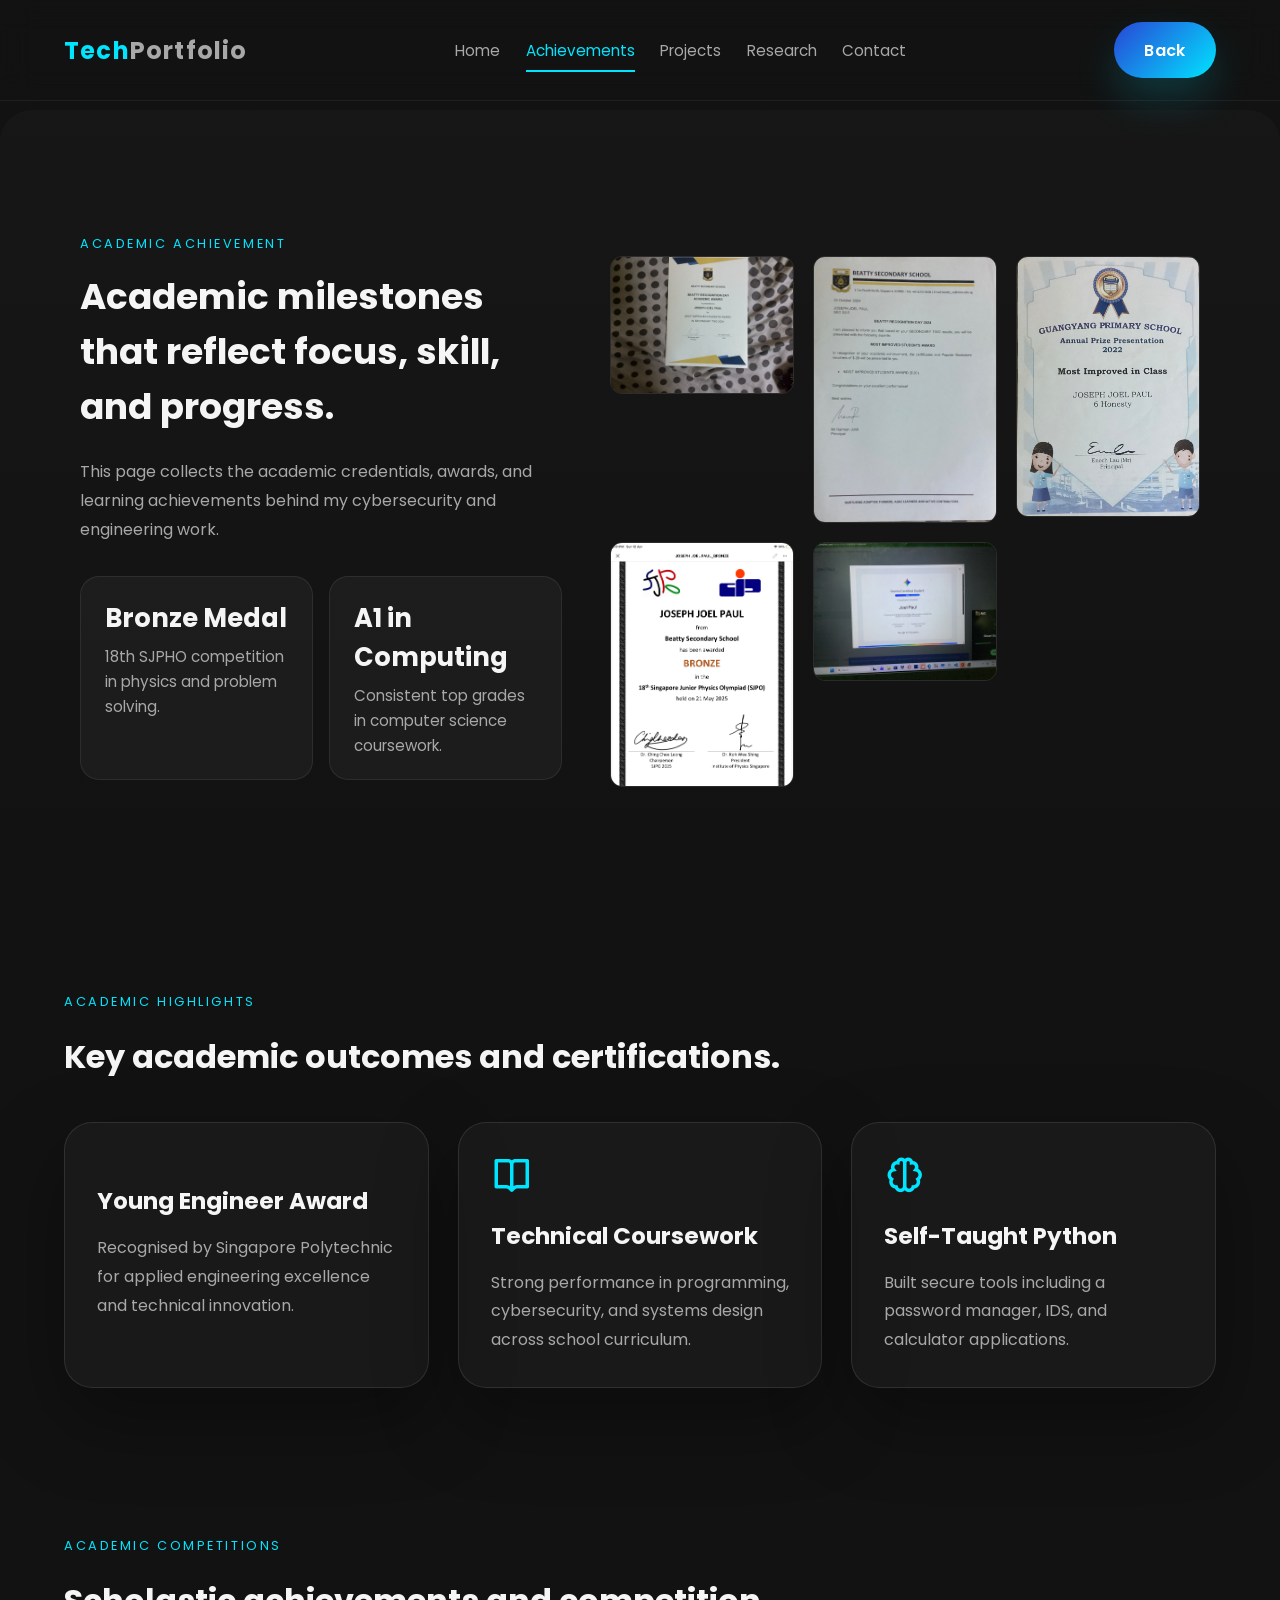
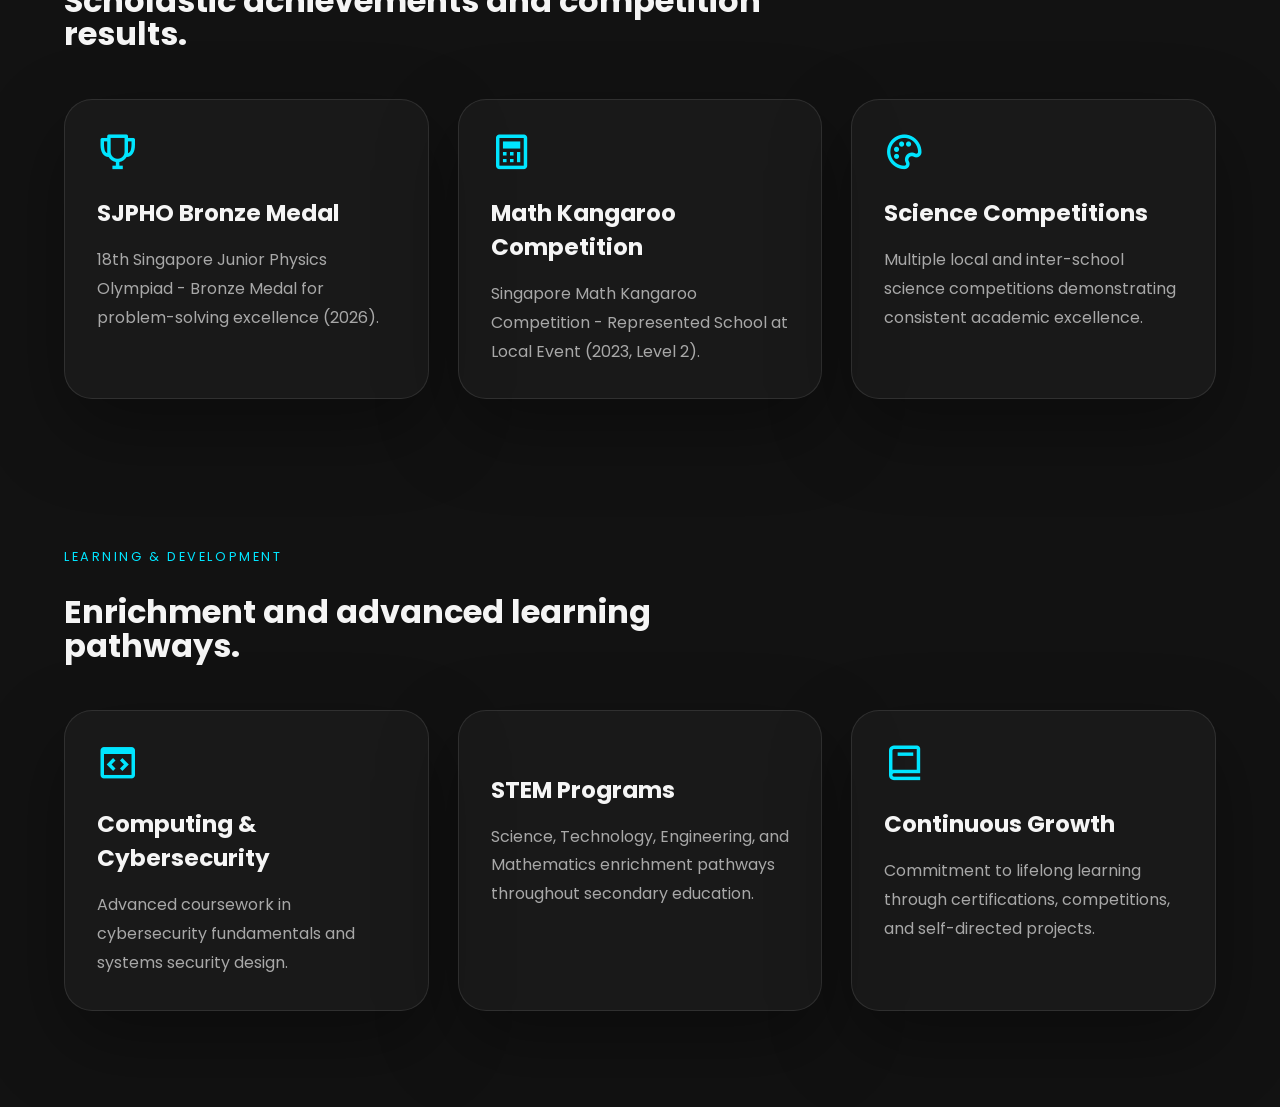
==== commit 1d204b67: "feat: integrate portfolio gallery images, add testimonials section, and rename project assets - Rena" ====
--- a/academic.html
+++ b/academic.html
@@ -52,7 +52,14 @@
           </div>
         </div>
         <div class="about-image reveal">
-          <img src="image.png" alt="Academic achievement screenshot" />
+          <!-- Replaced single image with a gallery of academic achievements -->
+          <div style="display: grid; grid-template-columns: repeat(auto-fit, minmax(180px, 1fr)); gap: 1.2rem;">
+             <img src="cert_beatty_improved.jpg" alt="Beatty Recognition Day - Most Improved" style="border-radius: 12px; border: 1px solid rgba(255,255,255,0.1);">
+             <img src="cert_beatty_letter.jpg" alt="Beatty Recognition Day Letter" style="border-radius: 12px; border: 1px solid rgba(255,255,255,0.1);">
+             <img src="cert_guangyang_improved.jpg" alt="Guangyang Primary - Most Improved" style="border-radius: 12px; border: 1px solid rgba(255,255,255,0.1);">
+             <img src="cert_sjpo_bronze.jpg" alt="SJPO Bronze Medal" style="border-radius: 12px; border: 1px solid rgba(255,255,255,0.1);">
+             <img src="cert_gemini.jpg" alt="Gemini Certified Student" style="border-radius: 12px; border: 1px solid rgba(255,255,255,0.1);">
+          </div>
         </div>
       </section>
 
--- a/style.css
+++ b/style.css
@@ -1,67 +1,44 @@
-/* ============================================================
-   CSS Custom Properties (Design Tokens)
-   ============================================================ */
 :root {
   --bg-color: #121212;
   --surface: #18181f;
   --surface-soft: #1f1f28;
-  --text-color: #A8A8A8;          /* secondary text */
-  --text-strong: #F5F5F5;          /* headings, emphasised text */
+  --text-color: #A8A8A8;
+  --text-strong: #F5F5F5;
   --accent-cyan: #00E5FF;
   --accent-blue: #2845D6;
   --border: rgba(255, 255, 255, 0.1);
   --shadow: 0 30px 80px rgba(0, 0, 0, 0.35);
 }
-
-/* ============================================================
-   Global Reset & Base
-   ============================================================ */
 * {
   margin: 0;
   padding: 0;
   box-sizing: border-box;
 }
-
 html {
-  scroll-behavior: smooth;          /* smooth in‑page anchor scroll */
-}
-
+  scroll-behavior: smooth;
+}
 body {
   font-family: 'Poppins', sans-serif;
   background: var(--bg-color);
   color: var(--text-color);
-  overflow-x: hidden;               /* prevent horizontal scroll from animations */
-  transition: opacity 0.45s ease, transform 0.45s ease; /* page‑transition fade */
-}
-
-/* Fade‑out state for page navigation (applied by JS) */
-.fade-out {
-  opacity: 0;
-  pointer-events: none;
-}
-
+  overflow-x: hidden;
+}
 img {
   max-width: 100%;
   display: block;
 }
-
 a {
   color: inherit;
   text-decoration: none;
 }
-
 button,
 input,
 textarea {
-  font-family: inherit;            /* ensure consistent font in form elements */
-}
-
-/* ============================================================
-   Navigation & Header (fixed, blurred backdrop)
-   ============================================================ */
+  font-family: inherit;
+}
 .header {
   position: fixed;
-  inset: 0 0 auto;                 /* stick to top */
+  inset: 0 0 auto;
   z-index: 100;
   width: 100%;
   padding: 1.4rem 5%;
@@ -73,32 +50,25 @@
   backdrop-filter: blur(16px);
   border-bottom: 1px solid rgba(255, 255, 255, 0.06);
 }
-
 .logo {
   font-size: 1.5rem;
   font-weight: 700;
   letter-spacing: 0.05em;
 }
-
 .logo span {
   color: var(--accent-cyan);
 }
-
-/* Desktop navigation links */
 .navbar {
   display: flex;
   align-items: center;
   gap: 1.6rem;
 }
-
 .navbar a {
   color: var(--text-color);
   font-size: 0.95rem;
   transition: color 0.25s ease;
-  position: relative;              /* for the underline effect */
-}
-
-/* Animated underline */
+  position: relative;
+}
 .navbar a::after {
   content: '';
   position: absolute;
@@ -109,89 +79,65 @@
   background: var(--accent-cyan);
   transition: width 0.25s ease;
 }
-
 .navbar a:hover,
 .navbar a.active {
   color: var(--accent-cyan);
 }
-
 .navbar a:hover::after,
 .navbar a.active::after {
   width: 100%;
 }
-
-/* Hamburger icon – hidden on desktop */
 #menu-icon {
   display: none;
   font-size: 1.9rem;
   cursor: pointer;
   color: var(--text-strong);
 }
-
-/* ============================================================
-   Buttons
-   ============================================================ */
 .btn,
 .btn-small {
   display: inline-flex;
   align-items: center;
   justify-content: center;
-  border-radius: 999px;            /* pill shape */
+  border-radius: 999px;
   padding: 0.95rem 1.9rem;
   font-weight: 600;
   letter-spacing: 0.02em;
   transition: transform 0.25s ease, box-shadow 0.25s ease, background 0.25s ease;
   border: none;
   cursor: pointer;
-  white-space: nowrap;
-}
-
-/* Primary gradient button */
+}
 .btn {
   background: linear-gradient(135deg, var(--accent-blue), var(--accent-cyan));
   color: #fff;
   box-shadow: 0 20px 40px rgba(0, 229, 255, 0.18);
 }
-
 .btn:hover {
   transform: translateY(-2px);
   box-shadow: 0 28px 55px rgba(0, 229, 255, 0.28);
 }
-
-/* Outline variant */
 .btn-outline {
   background: transparent;
   border: 1px solid rgba(0, 229, 255, 0.35);
   color: var(--accent-cyan);
 }
-
 .btn-outline:hover {
   background: rgba(0, 229, 255, 0.08);
 }
-
-/* Small pill used in project cards & badges */
 .btn-small {
   background: rgba(255, 255, 255, 0.08);
   color: var(--text-strong);
   padding: 0.8rem 1.4rem;
 }
-
 .btn-small:hover {
   background: rgba(0, 229, 255, 0.16);
 }
-
-/* ============================================================
-   Main Content & Section Structure
-   ============================================================ */
 main {
-  padding-top: 110px;              /* offset for fixed header */
-}
-
+  padding-top: 110px;
+}
 section {
   padding: 6rem 5%;
-  scroll-margin-top: 140px;        /* ensures anchor jump doesn't hide content behind header */
-}
-
+  scroll-margin-top: 140px;
+}
 .section-label {
   display: inline-block;
   margin-bottom: 1rem;
@@ -200,67 +146,52 @@
   letter-spacing: 0.2em;
   font-size: 0.8rem;
 }
-
 .section-header h2,
 .home-content h1,
 .about-content h2 {
   color: var(--text-strong);
 }
-
-/* Responsive typography using clamp() */
 .section-header h2 {
-  font-size: clamp(2rem, 4vw, 2.8rem);
+  font-size: clamp(2rem, 2.5vw, 2.8rem);
   line-height: 1.05;
   margin-top: 0.8rem;
   max-width: 750px;
 }
-
+.home {
+  display: grid;
+  grid-template-columns: 1.1fr 0.9fr;
+  align-items: center;
+  gap: 3rem;
+  min-height: calc(100vh - 110px);
+}
 .home-content h1 {
-  font-size: clamp(2.5rem, 5vw, 4.2rem);
+  font-size: clamp(2.8rem, 5vw, 4.2rem);
   line-height: 1.05;
   margin: 1rem 0 1.5rem;
 }
-
-/* Gradient text effect for name */
 .gradient-text {
   background: linear-gradient(90deg, var(--accent-blue), var(--accent-cyan));
   background-clip: text;
   -webkit-background-clip: text;
   -webkit-text-fill-color: transparent;
 }
-
-/* ============================================================
-   Hero Section (home)
-   ============================================================ */
-.home {
-  display: grid;
-  grid-template-columns: 1.1fr 0.9fr;
-  align-items: center;
-  gap: 3rem;
-  min-height: calc(100vh - 110px);
-}
-
 .home-content p {
   max-width: 620px;
   line-height: 1.8;
   margin-bottom: 2rem;
   color: var(--text-color);
 }
-
 .home-actions {
   display: flex;
   flex-wrap: wrap;
   gap: 1rem;
   margin-bottom: 2.5rem;
 }
-
-/* Social icons row */
 .social-icons {
   display: flex;
   flex-wrap: wrap;
   gap: 1rem;
 }
-
 .social-icons a {
   width: 3rem;
   height: 3rem;
@@ -272,21 +203,17 @@
   color: var(--accent-cyan);
   transition: transform 0.25s ease, background 0.25s ease, color 0.25s ease;
 }
-
 .social-icons a:hover {
   transform: translateY(-5px);
   background: var(--accent-cyan);
   color: var(--bg-color);
 }
-
-/* Profile image area */
 .home-image {
   position: relative;
   display: flex;
   justify-content: center;
   align-items: center;
 }
-
 .profile-ring {
   position: absolute;
   width: 360px;
@@ -295,7 +222,6 @@
   background: radial-gradient(circle, rgba(0,229,255,0.18) 0%, transparent 62%);
   filter: blur(30px);
 }
-
 .home-image img {
   width: 320px;
   height: 320px;
@@ -306,15 +232,10 @@
   transition: transform 0.35s ease, box-shadow 0.35s ease;
   position: relative;
 }
-
 .home-image img:hover {
   transform: scale(1.02);
   box-shadow: 0 25px 90px rgba(0, 229, 255, 0.26);
 }
-
-/* ============================================================
-   About Section
-   ============================================================ */
 .about {
   display: grid;
   grid-template-columns: 0.9fr 1.1fr;
@@ -324,180 +245,108 @@
   border-radius: 32px;
   padding: 5rem;
 }
-
 .about-image img {
   width: 100%;
   border-radius: 28px;
   border: 1px solid rgba(255, 255, 255, 0.08);
 }
-
 .about-content h2 {
   font-size: clamp(2rem, 2.8vw, 3.2rem);
   margin-bottom: 1.5rem;
 }
-
 .about-content p {
   line-height: 1.8;
   margin-bottom: 2rem;
 }
-
-/* Highlight cards (stats) */
 .about-highlights {
   display: grid;
   grid-template-columns: repeat(2, minmax(0, 1fr));
   gap: 1rem;
   margin-bottom: 2rem;
 }
-
 .about-highlights div {
   padding: 1.35rem 1.5rem;
   border-radius: 1.2rem;
   background: rgba(255, 255, 255, 0.04);
   border: 1px solid rgba(255, 255, 255, 0.08);
 }
-
 .about-highlights strong {
   display: block;
   font-size: 1.6rem;
   color: var(--text-strong);
   margin-bottom: 0.35rem;
 }
-
 .about-highlights span {
   font-size: 0.95rem;
   color: var(--text-color);
 }
-
-/* ============================================================
-   Expandable About (details / summary)
-   ============================================================ */
-.about-expand {
-  margin: 1.5rem 0;
-  border: 1px solid rgba(255, 255, 255, 0.08);
-  border-radius: 16px;
-  background: rgba(255, 255, 255, 0.02);
-  overflow: hidden;                /* clip the sliding content */
-}
-
-.about-summary {
-  display: flex;
-  align-items: center;
-  justify-content: space-between;
-  padding: 1rem 1.5rem;
-  cursor: pointer;
-  list-style: none;               /* remove default triangle */
-  font-weight: 600;
-  color: var(--accent-cyan);
-  transition: background 0.25s ease;
-}
-
-/* Remove default marker for WebKit browsers */
-.about-summary::-webkit-details-marker {
-  display: none;
-}
-
-.about-summary:hover {
-  background: rgba(0, 229, 255, 0.06);
-}
-
-.about-arrow {
-  font-size: 1.4rem;
-  transition: transform 0.3s ease;
-}
-
-/* Rotate arrow when open */
-.about-expand[open] .about-arrow {
-  transform: rotate(180deg);
-}
-
-/* Animated reveal container */
-.about-details-content {
-  max-height: 0;
-  overflow: hidden;
-  transition: max-height 0.45s ease-in-out;
-}
-
-/* When details is open, expand the content */
-.about-expand[open] .about-details-content {
-  max-height: 800px;               /* large enough to fit your text */
-}
-
-.about-details-content p {
-  margin: 0;
-  padding: 0 1.5rem 1.5rem;
-  line-height: 1.8;
-  color: var(--text-color);
-}
-
-/* ============================================================
-   Cards & Grids (Achievements, Projects, Research)
-   ============================================================ */
 .grid-container {
   display: grid;
   grid-template-columns: repeat(auto-fit, minmax(280px, 1fr));
   gap: 1.8rem;
   margin-top: 3rem;
 }
-
-/* Base card style – shared by .card, .project-card, .research-card */
 .card,
-.project-card,
-.research-card {
+.project-card {
   background: rgba(255, 255, 255, 0.03);
   border: 1px solid var(--border);
   border-radius: 28px;
   padding: 2rem;
   box-shadow: var(--shadow);
   transition: transform 0.3s ease, border-color 0.3s ease, background 0.3s ease;
-  min-width: 0;                    /* allow grid item to shrink */
-  height: auto;
-  min-height: 0;
-}
-
+}
 .card:hover,
 .project-card:hover {
   transform: translateY(-10px);
   border-color: rgba(0, 229, 255, 0.3);
   background: rgba(0, 229, 255, 0.04);
 }
-
 .card i {
   font-size: 2.6rem;
   color: var(--accent-cyan);
   margin-bottom: 1.4rem;
 }
-
-/* Text wrapping rules to avoid overflow */
+.card h3,
+.project-info h3 {
+  font-size: 1.45rem;
+  margin-bottom: 1rem;
+  color: var(--text-strong);
+}
 .card p,
-.project-info p,
+.project-info p {
+  line-height: 1.8;
+  color: var(--text-color);
+}
+.view-more {
+  display: inline-flex;
+  margin-top: 1.6rem;
+  color: var(--accent-cyan);
+  font-weight: 600;
+}
+.card,
+.project-card,
+.research-card,
+.project-info {
+  min-width: 0;
+}
+.card p,
+.project-info p {
+  overflow-wrap: anywhere;
+  word-wrap: break-word;
+  word-break: normal;
+}
 .card h3,
 .project-info h3 {
   overflow-wrap: break-word;
   word-wrap: break-word;
   word-break: normal;
 }
-
-.card h3,
-.project-info h3 {
-  font-size: 1.45rem;
-  margin-bottom: 1rem;
-  color: var(--text-strong);
-}
-
-.card p,
-.project-info p {
-  line-height: 1.8;
-  color: var(--text-color);
-}
-
-.view-more {
-  display: inline-flex;
-  margin-top: 1.6rem;
-  color: var(--accent-cyan);
-  font-weight: 600;
-}
-
-/* Project card: image on left, info on right */
+.card,
+.project-card,
+.research-card {
+  height: auto;
+  min-height: 0;
+}
 .project-card {
   overflow: visible;
   display: grid;
@@ -505,7 +354,6 @@
   gap: 1.5rem;
   align-items: center;
 }
-
 .project-card img {
   width: 100%;
   height: 170px;
@@ -513,19 +361,14 @@
   object-fit: cover;
   border-radius: 22px;
 }
-
 .project-info {
   display: flex;
   flex-direction: column;
   gap: 1rem;
-  min-width: 0;                    /* prevents text overflow in flex children */
-}
-
-/* Research card variant – uses an icon instead of image */
+}
 .research-card {
   grid-template-columns: auto 1fr;
 }
-
 .research-icon {
   width: 90px;
   height: 90px;
@@ -536,51 +379,61 @@
   color: var(--accent-cyan);
   font-size: 2rem;
 }
-
-/* ============================================================
-   Badges (Credly)
-   ============================================================ */
-.badge-list {
-  display: flex;
-  flex-direction: column;
-  gap: 0.8rem;
-}
-
-.badge-item {
-  display: flex;
-  align-items: center;
-  gap: 0.8rem;
-}
-
-.badge-img {
-  width: 64px;
-  height: 64px;
-  object-fit: cover;
-  border-radius: 8px;
-  border: 1px solid rgba(255,255,255,0.06);
-  box-shadow: 0 8px 18px rgba(0,0,0,0.35);
-}
-
-.badge-meta a {
-  color: var(--text-strong);
-  font-weight: 600;
-}
-
-.badge-meta .btn-small {
-  margin-top: 0.4rem;
-  padding: 0.45rem 0.8rem;
-}
-
-/* ============================================================
-   Contact Section & Form
-   ============================================================ */
 .contact-grid {
   display: grid;
   grid-template-columns: 1fr 1.1fr;
   gap: 2rem;
   align-items: start;
 }
-
+.testimonial-container {
+  display: grid;
+  grid-template-columns: 1fr;
+  gap: 2rem;
+  margin-top: 3rem;
+}
+.testimonial-card {
+  background: rgba(255, 255, 255, 0.03);
+  border: 1px solid var(--border);
+  border-radius: 28px;
+  padding: 2.5rem;
+  box-shadow: var(--shadow);
+  transition: transform 0.3s ease, border-color 0.3s ease, background 0.3s ease;
+}
+.testimonial-card:hover {
+  transform: translateY(-5px);
+  border-color: rgba(0, 229, 255, 0.3);
+  background: rgba(0, 229, 255, 0.04);
+}
+.testimonial-header {
+  margin-bottom: 1.5rem;
+  border-bottom: 1px solid rgba(255, 255, 255, 0.1);
+  padding-bottom: 1.5rem;
+}
+.testimonial-header h3 {
+  font-size: 1.4rem;
+  color: var(--text-strong);
+  margin-bottom: 0.6rem;
+}
+.testimonial-source {
+  font-size: 0.95rem;
+  color: var(--accent-cyan);
+  font-weight: 500;
+}
+.testimonial-content {
+  display: flex;
+  flex-direction: column;
+  gap: 1.2rem;
+}
+.testimonial-content p {
+  line-height: 1.8;
+  color: var(--text-color);
+}
+.contact-grid {
+  display: grid;
+  grid-template-columns: 1fr 1.1fr;
+  gap: 2rem;
+  align-items: start;
+}
 .contact-text {
   display: flex;
   flex-direction: column;
@@ -590,26 +443,21 @@
   background: rgba(255, 255, 255, 0.03);
   border: 1px solid var(--border);
 }
-
 .contact-text p {
   line-height: 1.8;
 }
-
 .contact-details {
   display: grid;
   gap: 1rem;
 }
-
 .contact-details strong {
   display: block;
   color: var(--text-strong);
   margin-bottom: 0.25rem;
 }
-
 .contact-details span {
   color: var(--text-color);
 }
-
 .contact-form {
   display: grid;
   gap: 1.25rem;
@@ -618,14 +466,11 @@
   padding: 2.5rem;
   border: 1px solid var(--border);
 }
-
 .input-row {
   display: grid;
   grid-template-columns: repeat(2, minmax(0, 1fr));
   gap: 1rem;
 }
-
-/* Form inputs */
 .contact-form input,
 .contact-form textarea {
   width: 100%;
@@ -636,22 +481,13 @@
   color: var(--text-strong);
   outline: none;
 }
-
-/* Visible focus state for accessibility */
 .contact-form input:focus,
 .contact-form textarea:focus {
   border-color: var(--accent-cyan);
-  outline: none;
-  box-shadow: 0 0 0 2px rgba(0, 229, 255, 0.2);
-}
-
+}
 .contact-form textarea {
   resize: vertical;
 }
-
-/* ============================================================
-   Footer
-   ============================================================ */
 .footer {
   padding: 2rem 5% 3rem;
   display: flex;
@@ -661,182 +497,44 @@
   color: var(--text-color);
   border-top: 1px solid rgba(255, 255, 255, 0.06);
 }
-
 .footer-links {
   display: flex;
   gap: 1.25rem;
   flex-wrap: wrap;
 }
-
 .footer-links a {
   color: var(--text-color);
   transition: color 0.25s ease;
 }
-
 .footer-links a:hover {
   color: var(--accent-cyan);
 }
-
-/* ============================================================
-   Modal (Thank‑you message)
-   ============================================================ */
-.modal-overlay {
-  position: fixed;
-  inset: 0;
-  display: grid;
-  place-items: center;
-  background: rgba(0, 0, 0, 0.6);
-  z-index: 1200;
-}
-
-.modal {
-  width: min(520px, 92%);
-  background: var(--surface);
-  border-radius: 12px;
-  padding: 1.6rem;
-  box-shadow: 0 20px 60px rgba(0,0,0,0.6);
-  color: var(--text-strong);
-  position: relative;              /* required so close button stays inside */
-  transform: translateY(-6px) scale(0.98);   /* hidden state */
-  opacity: 0;
-  transition: transform 0.28s ease, opacity 0.28s ease;
-}
-
-.modal.show {
-  transform: translateY(0) scale(1);
-  opacity: 1;
-}
-
-.modal h3 {
-  margin-top: 0;
-  margin-bottom: 0.6rem;
-}
-
-.modal p {
-  color: var(--text-color);
-  margin-bottom: 1rem;
-}
-
-.modal-close {
-  position: absolute;
-  right: 1.25rem;
-  top: 1rem;
-  background: transparent;
-  border: none;
-  color: var(--text-strong);
-  font-size: 1.5rem;
-  cursor: pointer;
-}
-
-.modal .btn.modal-ok {
-  display: inline-block;
-}
-
-/* ============================================================
-   SCROLL REVEAL ANIMATIONS
-   ============================================================ */
-.reveal {
-  opacity: 0;
-  transform: translateY(30px);
-  transition: opacity 0.6s ease, transform 0.6s ease;
-}
-
-.reveal.visible {
-  opacity: 1;
-  transform: translateY(0);
-}
-
-/* ============================================================
-   GLITCH HOVER EFFECT (for sub‑headings)
-   ============================================================ */
-.glitch-hover {
-  display: inline-block;       /* ensures the effect works on block-level headings */
-  position: relative;
-  transition: color 0.2s;
-}
-
-.glitch-hover:hover {
-  animation: glitch 0.4s ease-in-out;
-}
-
-@keyframes glitch {
-  0% {
-    text-shadow: 2px 0 #00E5FF, -2px 0 #ff00c1;
-    transform: translate(0);
-  }
-  20% {
-    text-shadow: -2px 0 #00E5FF, 2px 0 #ff00c1;
-    transform: translate(-2px, 1px);
-  }
-  40% {
-    text-shadow: 2px 0 #00E5FF, -2px 0 #ff00c1;
-    transform: translate(2px, -1px);
-  }
-  60% {
-    text-shadow: -2px 0 #00E5FF, 2px 0 #ff00c1;
-    transform: translate(-1px, 0);
-  }
-  80% {
-    text-shadow: 1px 0 #00E5FF, -1px 0 #ff00c1;
-    transform: translate(0);
-  }
-  100% {
-    text-shadow: 0 0 transparent, 0 0 transparent;
-    transform: translate(0);
-  }
-}
-
-/* ============================================================
-   Media Queries – Responsive Breakpoints
-   ============================================================ */
-
-/* Tablets and smaller desktops (≤1024px) */
 @media (max-width: 1024px) {
   .header {
     padding: 1.2rem 4%;
   }
-
-  /* Stack about and contact grids to single column */
   .about,
   .contact-grid {
     grid-template-columns: 1fr;
   }
-
   .about {
     padding: 3rem;
   }
 }
-
-/* Medium tablets (820px – 1024px) tweaks for project cards */
-@media (max-width: 1024px) and (min-width: 821px) {
-  .project-card {
-    grid-template-columns: 120px 1fr;
-    gap: 1rem;
-  }
-
-  .project-card img {
-    height: 140px;
-    min-height: auto;
-  }
-}
-
-/* Small tablets and large phones (≤820px) */
 @media (max-width: 820px) {
   section {
     padding: 4rem 4%;
   }
-
-  /* Stack hero content */
   .home {
     grid-template-columns: 1fr;
     text-align: center;
   }
-
   .home-image {
     margin-top: 3rem;
   }
-
-  /* Mobile navigation: vertical, hidden by default */
+  .home-content h1 {
+    font-size: 3rem;
+  }
   .navbar {
     position: absolute;
     top: 100%;
@@ -852,79 +550,148 @@
     visibility: hidden;
     transition: opacity 0.25s ease, transform 0.25s ease, visibility 0.25s ease;
   }
-
   .navbar.active {
     transform: translateY(0);
     opacity: 1;
     visibility: visible;
   }
-
   #menu-icon {
-    display: block;                /* show hamburger icon */
-  }
-
+    display: block;
+  }
   .nav-btn {
     display: inline-flex;
     width: auto;
     padding: 0.8rem 1.4rem;
-    font-size: 0.9rem;             /* slightly smaller CTA on tablets */
-  }
-
+  }
   .header {
-    flex-wrap: nowrap;
-    justify-content: space-between;
+    flex-wrap: wrap;
     align-items: center;
     gap: 1rem;
   }
-
-  /* Stack project cards */
   .project-card {
     grid-template-columns: 1fr;
   }
-
   .project-card img {
     height: auto;
     min-height: 170px;
   }
-
   .contact-grid {
     gap: 2rem;
   }
-
   .input-row {
-    grid-template-columns: 1fr;    /* single column inputs */
-  }
-
-  /* Smaller badges on small screens */
-  .badge-list {
-    flex-direction: column;
-  }
-
-  .badge-img {
-    width: 56px;
-    height: 56px;
-  }
-}
-
-/* Small phones (≤520px) */
+    grid-template-columns: 1fr;
+  }
+}
+@media (max-width: 1024px) and (min-width: 821px) {
+  .project-card {
+    grid-template-columns: 120px 1fr;
+    gap: 1rem;
+  }
+  .project-card img {
+    height: 140px;
+    min-height: auto;
+  }
+}
 @media (max-width: 520px) {
   .header {
     padding: 1rem 3.5%;
   }
-
+  .home-content h1 {
+    font-size: 2.5rem;
+  }
+  .section-header h2 {
+    font-size: 2rem;
+  }
   .profile-ring {
     width: 280px;
     height: 280px;
   }
+}
 
-  .about-highlights {
-    grid-template-columns: 1fr;    /* stack stat cards */
-  }
+/* Page transition */
+body {
+  transition: opacity 0.45s ease, transform 0.45s ease;
+}
+.fade-out {
+  opacity: 0;
+  pointer-events: none;
 }
 
-/* Very small devices (≤480px) – hide the ‘Get in touch’ button to save space */
-@media (max-width: 480px) {
-  .nav-btn {
-    display: none;
-  }
-}
+/* Thank-you modal */
+.modal-overlay {
+  position: fixed;
+  inset: 0;
+  display: grid;
+  place-items: center;
+  background: rgba(0, 0, 0, 0.6);
+  z-index: 1200;
+}
+.modal {
+  width: min(520px, 92%);
+  background: var(--surface);
+  border-radius: 12px;
+  padding: 1.6rem;
+  box-shadow: 0 20px 60px rgba(0,0,0,0.6);
+  color: var(--text-strong);
+  transform: translateY(-6px) scale(0.98);
+  opacity: 0;
+  transition: transform 0.28s ease, opacity 0.28s ease;
+}
+.modal.show {
+  transform: translateY(0) scale(1);
+  opacity: 1;
+}
+.modal h3 {
+  margin-top: 0;
+  margin-bottom: 0.6rem;
+}
+.modal p {
+  color: var(--text-color);
+  margin-bottom: 1rem;
+}
+.modal-close {
+  position: absolute;
+  right: 1.25rem;
+  top: 1rem;
+  background: transparent;
+  border: none;
+  color: var(--text-strong);
+  font-size: 1.5rem;
+  cursor: pointer;
+}
+.modal .btn.modal-ok {
+  display: inline-block;
+}
+
+/* Badge styling for Credly embeds */
+.badge-list {
+  display: flex;
+  flex-direction: column;
+  gap: 0.8rem;
+}
+.badge-item {
+  display: flex;
+  align-items: center;
+  gap: 0.8rem;
+}
+.badge-img {
+  width: 64px;
+  height: 64px;
+  object-fit: cover;
+  border-radius: 8px;
+  border: 1px solid rgba(255,255,255,0.06);
+  box-shadow: 0 8px 18px rgba(0,0,0,0.35);
+}
+.badge-meta a {
+  color: var(--text-strong);
+  font-weight: 600;
+}
+.badge-meta .btn-small {
+  margin-top: 0.4rem;
+  padding: 0.45rem 0.8rem;
+}
+
+@media (max-width: 820px) {
+  .badge-list { flex-direction: column; }
+  .badge-img { width: 56px; height: 56px; }
+}
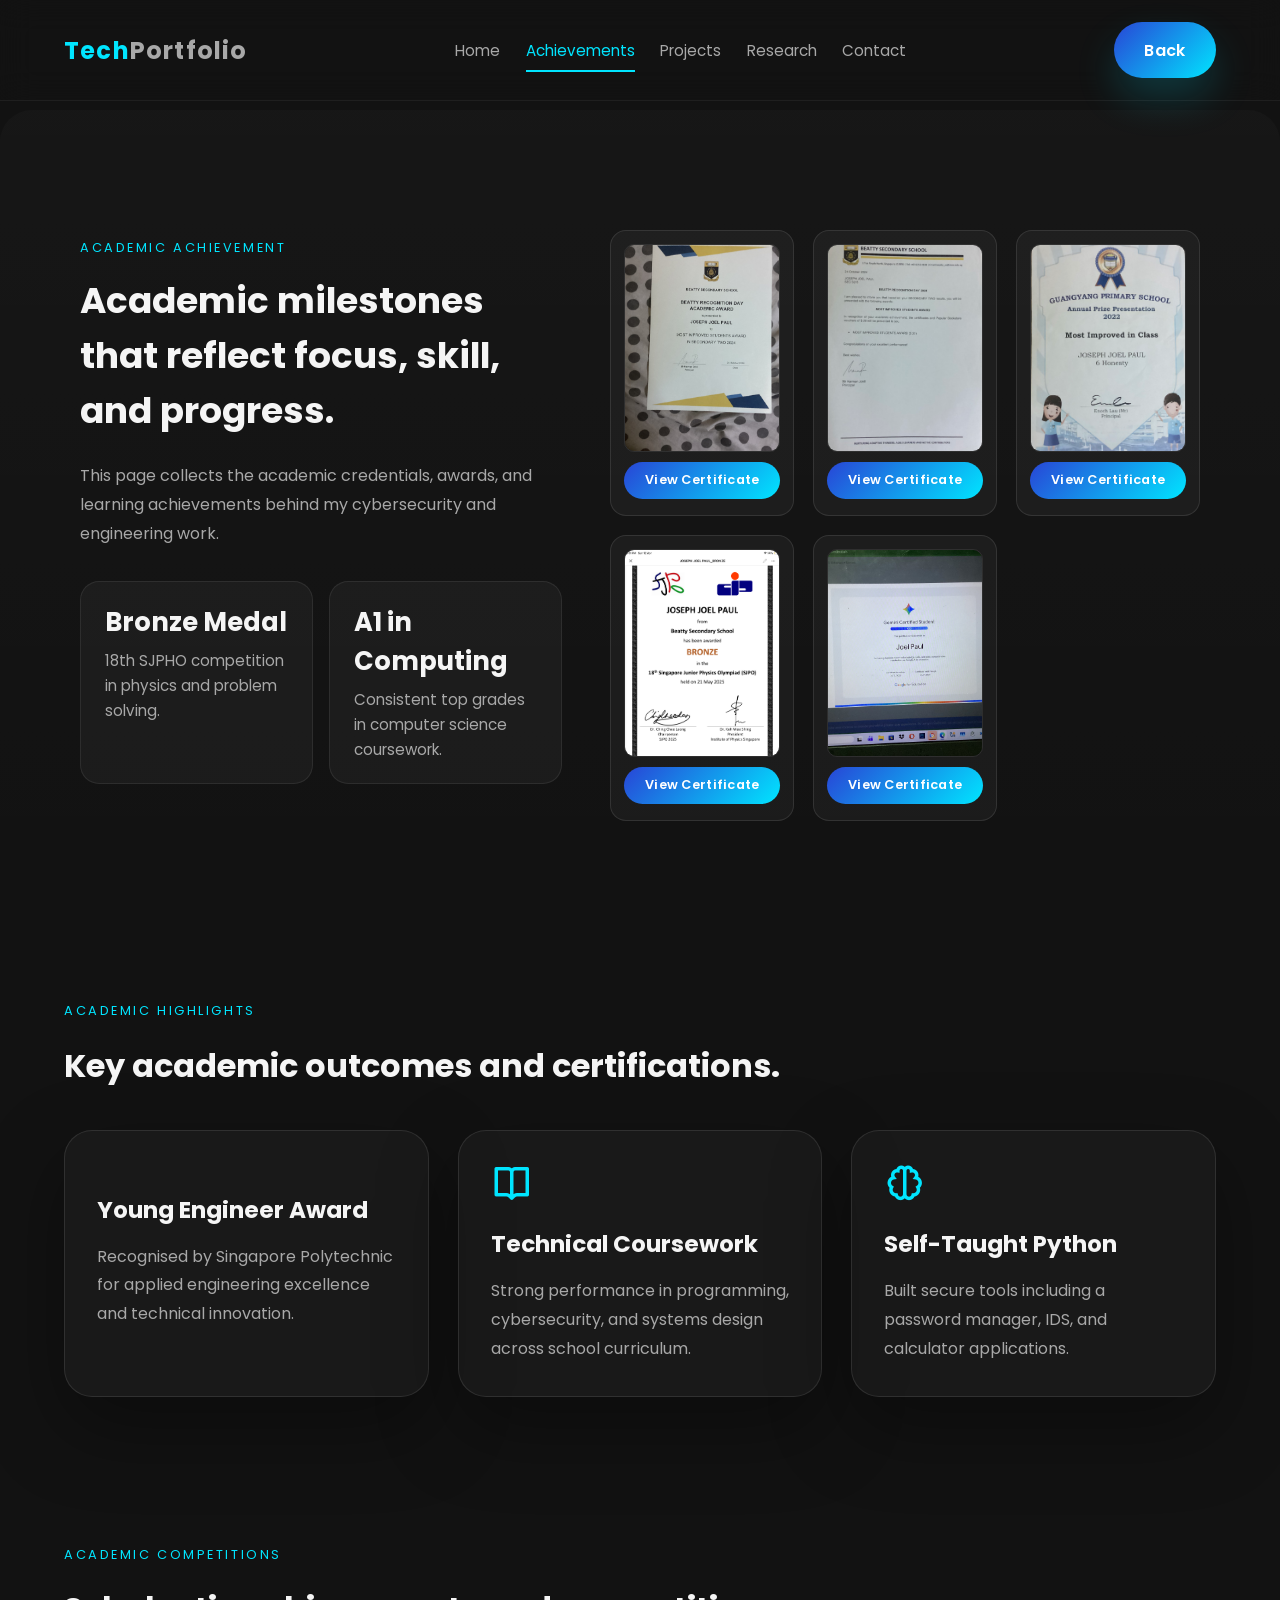
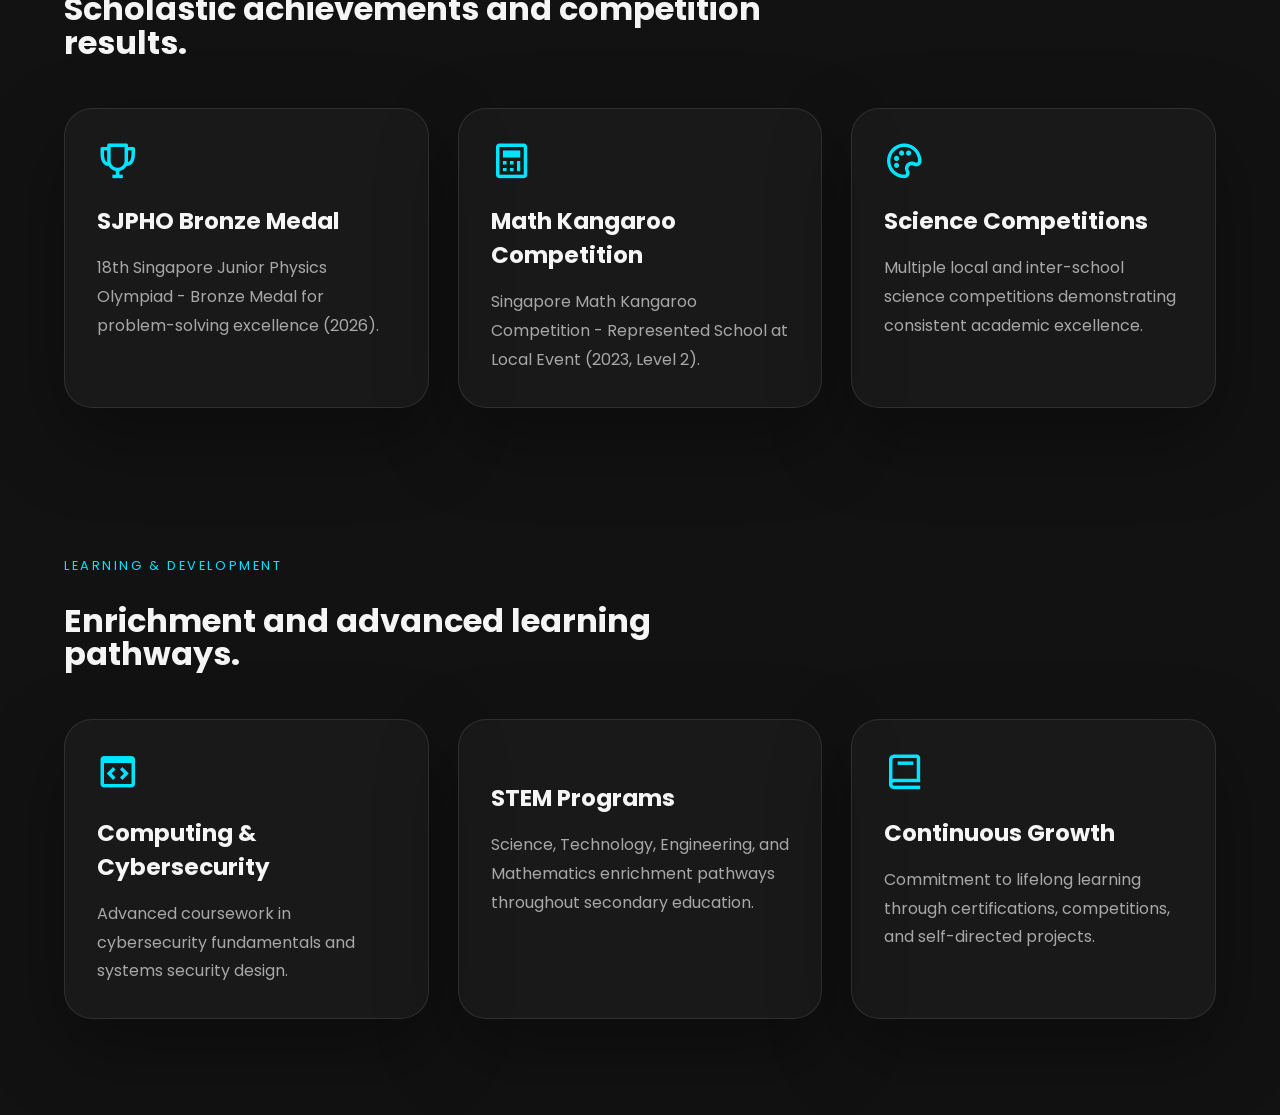
==== commit 57aa881b: "a small thing that i want to try out like it is just another way of me formatting the images (I don'" ====
--- a/academic.html
+++ b/academic.html
@@ -16,6 +16,118 @@
       rel="stylesheet"
     />
     <link rel="stylesheet" href="style.css" />
+    <style>
+      /* ---------- Certificate card styles ---------- */
+      .cert-grid {
+        display: grid;
+        grid-template-columns: repeat(auto-fit, minmax(150px, 1fr));
+        gap: 1.2rem;
+      }
+      .cert-card {
+        background: rgba(255, 255, 255, 0.04);
+        border: 1px solid rgba(255, 255, 255, 0.1);
+        border-radius: 16px;
+        overflow: hidden;
+        display: flex;
+        flex-direction: column;
+        align-items: center;
+        padding: 0.8rem 0.8rem 1rem;
+        transition: transform 0.25s, border-color 0.25s;
+      }
+      .cert-card:hover {
+        transform: translateY(-5px);
+        border-color: rgba(0, 229, 255, 0.35);
+      }
+      .cert-card img {
+        width: 100%;
+        height: auto;
+        border-radius: 10px;
+        object-fit: cover;
+        aspect-ratio: 3/4; /* portrait ratio, keeps alignment */
+        margin-bottom: 0.6rem;
+      }
+      .cert-card .view-btn {
+        background: linear-gradient(135deg, var(--accent-blue), var(--accent-cyan));
+        color: #fff;
+        border: none;
+        border-radius: 999px;
+        padding: 0.6rem 1.2rem;
+        font-weight: 600;
+        font-size: 0.8rem;
+        letter-spacing: 0.02em;
+        cursor: pointer;
+        transition: box-shadow 0.25s, transform 0.2s;
+        width: 100%;
+        text-align: center;
+      }
+      .cert-card .view-btn:hover {
+        box-shadow: 0 0 20px rgba(0, 229, 255, 0.4);
+        transform: scale(1.02);
+      }
+
+      /* ---------- Lightbox Modal ---------- */
+      .img-modal {
+        position: fixed;
+        inset: 0;
+        background: rgba(0, 0, 0, 0.85);
+        display: none;
+        justify-content: center;
+        align-items: center;
+        z-index: 2000;
+        padding: 1rem;
+        opacity: 0;
+        transition: opacity 0.25s ease;
+      }
+      .img-modal.show {
+        display: flex;
+        opacity: 1;
+      }
+      .img-modal img {
+        max-width: 95%;
+        max-height: 90vh;
+        border-radius: 12px;
+        border: 2px solid rgba(255, 255, 255, 0.15);
+        box-shadow: 0 20px 60px rgba(0, 0, 0, 0.7);
+      }
+      .img-modal .close-modal {
+        position: absolute;
+        top: 1.2rem;
+        right: 1.5rem;
+        background: rgba(255, 255, 255, 0.15);
+        border: none;
+        color: #fff;
+        font-size: 1.8rem;
+        width: 40px;
+        height: 40px;
+        border-radius: 50%;
+        display: flex;
+        align-items: center;
+        justify-content: center;
+        cursor: pointer;
+        transition: background 0.25s;
+      }
+      .img-modal .close-modal:hover {
+        background: rgba(255, 255, 255, 0.3);
+      }
+
+      /* Mobile tweaks */
+      @media (max-width: 600px) {
+        .cert-grid {
+          grid-template-columns: repeat(auto-fit, minmax(130px, 1fr));
+        }
+        .cert-card .view-btn {
+          padding: 0.5rem 0.8rem;
+          font-size: 0.75rem;
+        }
+        .img-modal .close-modal {
+          top: 0.8rem;
+          right: 0.8rem;
+          font-size: 1.5rem;
+          width: 35px;
+          height: 35px;
+        }
+      }
+    </style>
   </head>
   <body>
     <header class="header">
@@ -52,13 +164,28 @@
           </div>
         </div>
         <div class="about-image reveal">
-          <!-- Replaced single image with a gallery of academic achievements -->
-          <div style="display: grid; grid-template-columns: repeat(auto-fit, minmax(180px, 1fr)); gap: 1.2rem;">
-             <img src="cert_beatty_improved.jpg" alt="Beatty Recognition Day - Most Improved" style="border-radius: 12px; border: 1px solid rgba(255,255,255,0.1);">
-             <img src="cert_beatty_letter.jpg" alt="Beatty Recognition Day Letter" style="border-radius: 12px; border: 1px solid rgba(255,255,255,0.1);">
-             <img src="cert_guangyang_improved.jpg" alt="Guangyang Primary - Most Improved" style="border-radius: 12px; border: 1px solid rgba(255,255,255,0.1);">
-             <img src="cert_sjpo_bronze.jpg" alt="SJPO Bronze Medal" style="border-radius: 12px; border: 1px solid rgba(255,255,255,0.1);">
-             <img src="cert_gemini.jpg" alt="Gemini Certified Student" style="border-radius: 12px; border: 1px solid rgba(255,255,255,0.1);">
+          <!-- Certificate cards with View button -->
+          <div class="cert-grid">
+            <div class="cert-card">
+              <img src="cert_beatty_improved.jpg" alt="Beatty Recognition Day - Most Improved" loading="lazy" />
+              <button class="view-btn" data-img="cert_beatty_improved.jpg">View Certificate</button>
+            </div>
+            <div class="cert-card">
+              <img src="cert_beatty_letter.jpg" alt="Beatty Recognition Day Letter" loading="lazy" />
+              <button class="view-btn" data-img="cert_beatty_letter.jpg">View Certificate</button>
+            </div>
+            <div class="cert-card">
+              <img src="cert_guangyang_improved.jpg" alt="Guangyang Primary - Most Improved" loading="lazy" />
+              <button class="view-btn" data-img="cert_guangyang_improved.jpg">View Certificate</button>
+            </div>
+            <div class="cert-card">
+              <img src="cert_sjpo_bronze.jpg" alt="SJPO Bronze Medal" loading="lazy" />
+              <button class="view-btn" data-img="cert_sjpo_bronze.jpg">View Certificate</button>
+            </div>
+            <div class="cert-card">
+              <img src="cert_gemini.jpg" alt="Gemini Certified Student" loading="lazy" />
+              <button class="view-btn" data-img="cert_gemini.jpg">View Certificate</button>
+            </div>
           </div>
         </div>
       </section>
@@ -154,6 +281,50 @@
       </section>
     </main>
 
+    <!-- Full‑screen image modal -->
+    <div class="img-modal" id="imgModal">
+      <button class="close-modal" id="closeModal">&times;</button>
+      <img src="" alt="Certificate preview" id="modalImage" />
+    </div>
+
     <script src="script.js"></script>
+    <script>
+      /* ---------- Lightbox logic ---------- */
+      (function() {
+        const modal = document.getElementById('imgModal');
+        const modalImg = document.getElementById('modalImage');
+        const closeBtn = document.getElementById('closeModal');
+
+        // Open modal when any "View Certificate" button is clicked
+        document.querySelectorAll('.view-btn').forEach(btn => {
+          btn.addEventListener('click', () => {
+            const imgSrc = btn.getAttribute('data-img');
+            if (imgSrc) {
+              modalImg.src = imgSrc;
+              modal.classList.add('show');
+            }
+          });
+        });
+
+        // Close on X button
+        closeBtn.addEventListener('click', () => {
+          modal.classList.remove('show');
+        });
+
+        // Close when clicking outside the image
+        modal.addEventListener('click', (e) => {
+          if (e.target === modal) {
+            modal.classList.remove('show');
+          }
+        });
+
+        // Close with Escape key (desktop convenience)
+        window.addEventListener('keydown', (e) => {
+          if (e.key === 'Escape' && modal.classList.contains('show')) {
+            modal.classList.remove('show');
+          }
+        });
+      })();
+    </script>
   </body>
 </html>
--- a/style.css
+++ b/style.css
@@ -323,6 +323,8 @@
   color: var(--accent-cyan);
   font-weight: 600;
 }
+
+/* Prevent grid blowouts and improve text wrapping */
 .card,
 .project-card,
 .research-card,
@@ -331,14 +333,12 @@
 }
 .card p,
 .project-info p {
-  overflow-wrap: anywhere;
-  word-wrap: break-word;
-  word-break: normal;
+  overflow-wrap: break-word;   /* Only break when a whole word doesn’t fit */
+  word-break: normal;          /* Keep natural word boundaries */
 }
 .card h3,
 .project-info h3 {
   overflow-wrap: break-word;
-  word-wrap: break-word;
   word-break: normal;
 }
 .card,
@@ -347,6 +347,7 @@
   height: auto;
   min-height: 0;
 }
+
 .project-card {
   overflow: visible;
   display: grid;
@@ -428,12 +429,6 @@
   line-height: 1.8;
   color: var(--text-color);
 }
-.contact-grid {
-  display: grid;
-  grid-template-columns: 1fr 1.1fr;
-  gap: 2rem;
-  align-items: start;
-}
 .contact-text {
   display: flex;
   flex-direction: column;
@@ -509,6 +504,92 @@
 .footer-links a:hover {
   color: var(--accent-cyan);
 }
+
+/* Badge styling for Credly embeds */
+.badge-list {
+  display: flex;
+  flex-direction: column;
+  gap: 0.8rem;
+}
+.badge-item {
+  display: flex;
+  align-items: center;
+  gap: 0.8rem;
+}
+.badge-img {
+  width: 64px;
+  height: 64px;
+  object-fit: cover;
+  border-radius: 8px;
+  border: 1px solid rgba(255,255,255,0.06);
+  box-shadow: 0 8px 18px rgba(0,0,0,0.35);
+}
+.badge-meta a {
+  color: var(--text-strong);
+  font-weight: 600;
+}
+.badge-meta .btn-small {
+  margin-top: 0.4rem;
+  padding: 0.45rem 0.8rem;
+}
+
+/* Page transition */
+body {
+  transition: opacity 0.45s ease, transform 0.45s ease;
+}
+.fade-out {
+  opacity: 0;
+  pointer-events: none;
+}
+
+/* Thank‑you modal */
+.modal-overlay {
+  position: fixed;
+  inset: 0;
+  display: grid;
+  place-items: center;
+  background: rgba(0, 0, 0, 0.6);
+  z-index: 1200;
+}
+.modal {
+  width: min(520px, 92%);
+  background: var(--surface);
+  border-radius: 12px;
+  padding: 1.6rem;
+  box-shadow: 0 20px 60px rgba(0,0,0,0.6);
+  color: var(--text-strong);
+  position: relative;            /* Fix for close button positioning */
+  transform: translateY(-6px) scale(0.98);
+  opacity: 0;
+  transition: transform 0.28s ease, opacity 0.28s ease;
+}
+.modal.show {
+  transform: translateY(0) scale(1);
+  opacity: 1;
+}
+.modal h3 {
+  margin-top: 0;
+  margin-bottom: 0.6rem;
+}
+.modal p {
+  color: var(--text-color);
+  margin-bottom: 1rem;
+}
+.modal-close {
+  position: absolute;
+  right: 1.25rem;
+  top: 1rem;
+  background: transparent;
+  border: none;
+  color: var(--text-strong);
+  font-size: 1.5rem;
+  cursor: pointer;
+}
+.modal .btn.modal-ok {
+  display: inline-block;
+}
+
+/* Responsive adjustments */
 @media (max-width: 1024px) {
   .header {
     padding: 1.2rem 4%;
@@ -606,92 +687,6 @@
     width: 280px;
     height: 280px;
   }
-}
-
-/* Page transition */
-body {
-  transition: opacity 0.45s ease, transform 0.45s ease;
-}
-.fade-out {
-  opacity: 0;
-  pointer-events: none;
-}
-
-/* Thank-you modal */
-.modal-overlay {
-  position: fixed;
-  inset: 0;
-  display: grid;
-  place-items: center;
-  background: rgba(0, 0, 0, 0.6);
-  z-index: 1200;
-}
-.modal {
-  width: min(520px, 92%);
-  background: var(--surface);
-  border-radius: 12px;
-  padding: 1.6rem;
-  box-shadow: 0 20px 60px rgba(0,0,0,0.6);
-  color: var(--text-strong);
-  transform: translateY(-6px) scale(0.98);
-  opacity: 0;
-  transition: transform 0.28s ease, opacity 0.28s ease;
-}
-.modal.show {
-  transform: translateY(0) scale(1);
-  opacity: 1;
-}
-.modal h3 {
-  margin-top: 0;
-  margin-bottom: 0.6rem;
-}
-.modal p {
-  color: var(--text-color);
-  margin-bottom: 1rem;
-}
-.modal-close {
-  position: absolute;
-  right: 1.25rem;
-  top: 1rem;
-  background: transparent;
-  border: none;
-  color: var(--text-strong);
-  font-size: 1.5rem;
-  cursor: pointer;
-}
-.modal .btn.modal-ok {
-  display: inline-block;
-}
-
-/* Badge styling for Credly embeds */
-.badge-list {
-  display: flex;
-  flex-direction: column;
-  gap: 0.8rem;
-}
-.badge-item {
-  display: flex;
-  align-items: center;
-  gap: 0.8rem;
-}
-.badge-img {
-  width: 64px;
-  height: 64px;
-  object-fit: cover;
-  border-radius: 8px;
-  border: 1px solid rgba(255,255,255,0.06);
-  box-shadow: 0 8px 18px rgba(0,0,0,0.35);
-}
-.badge-meta a {
-  color: var(--text-strong);
-  font-weight: 600;
-}
-.badge-meta .btn-small {
-  margin-top: 0.4rem;
-  padding: 0.45rem 0.8rem;
-}
-
-@media (max-width: 820px) {
   .badge-list { flex-direction: column; }
   .badge-img { width: 56px; height: 56px; }
-}+}
